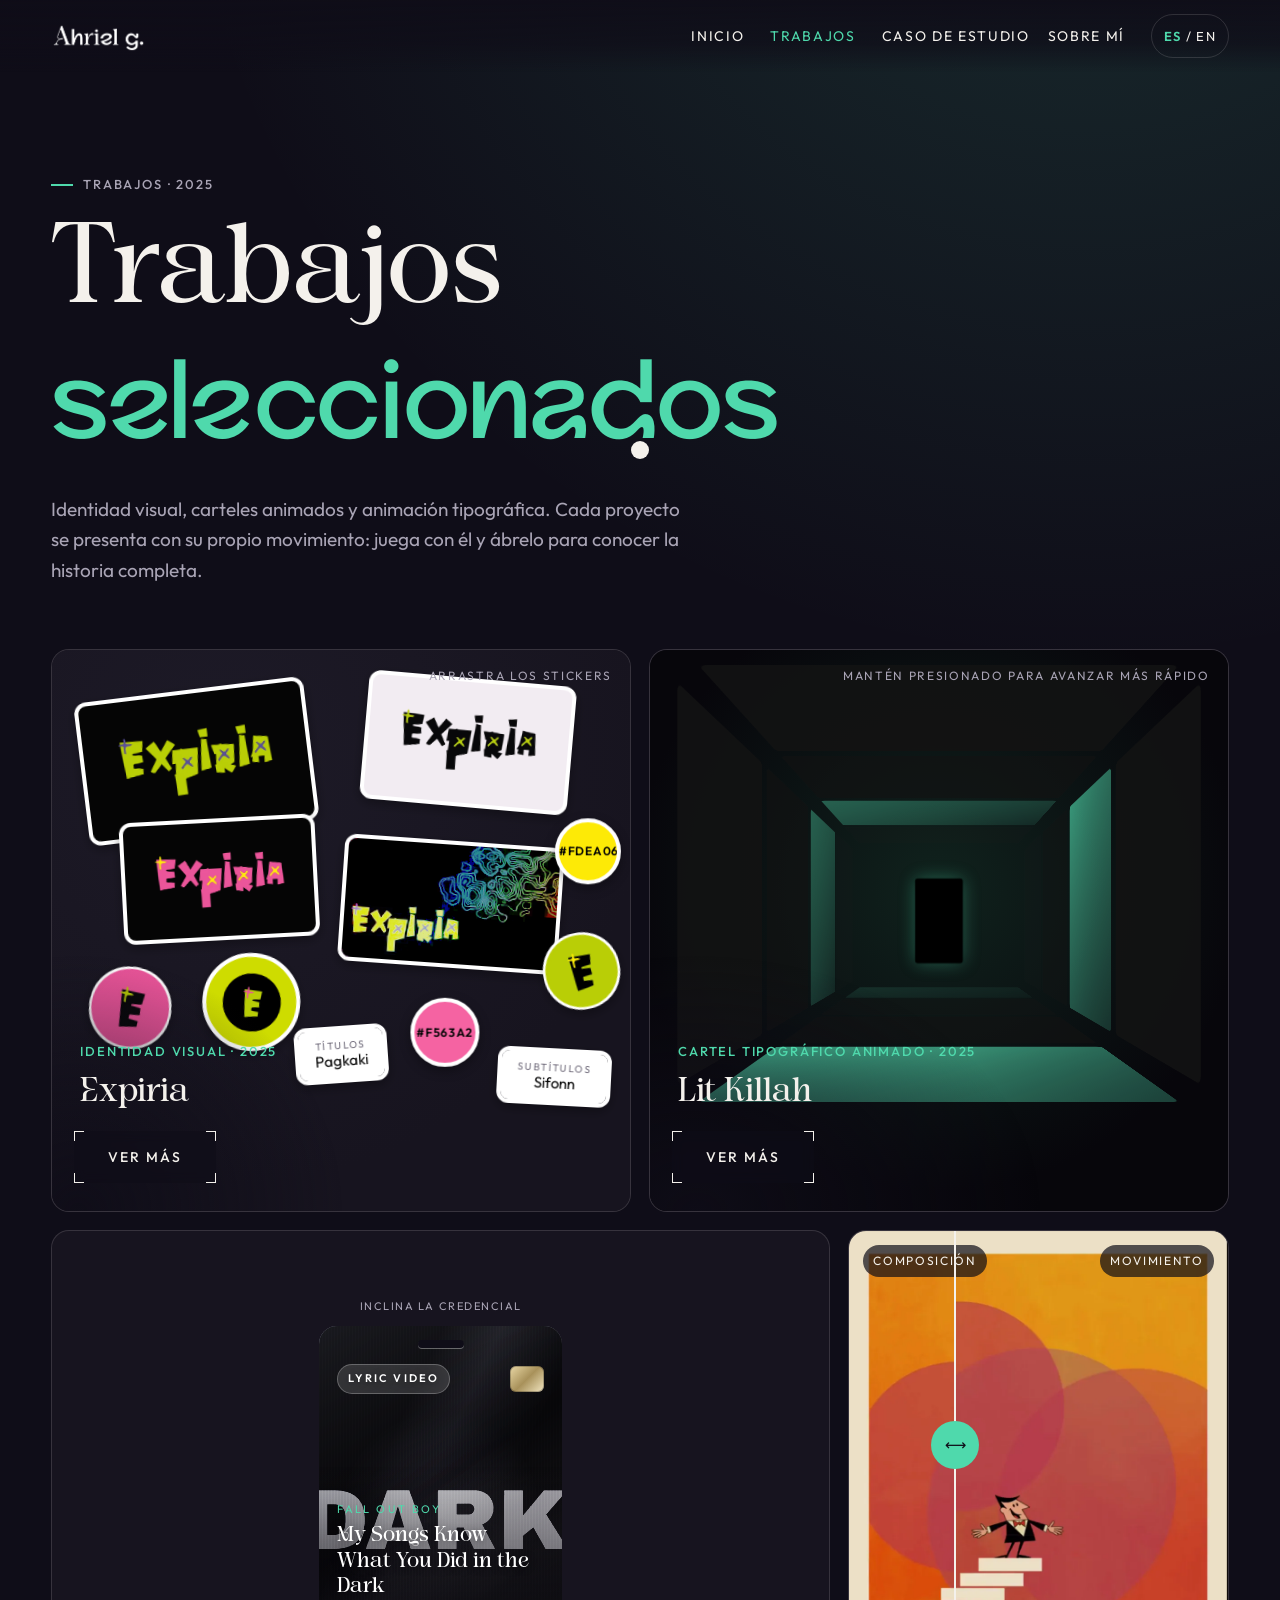
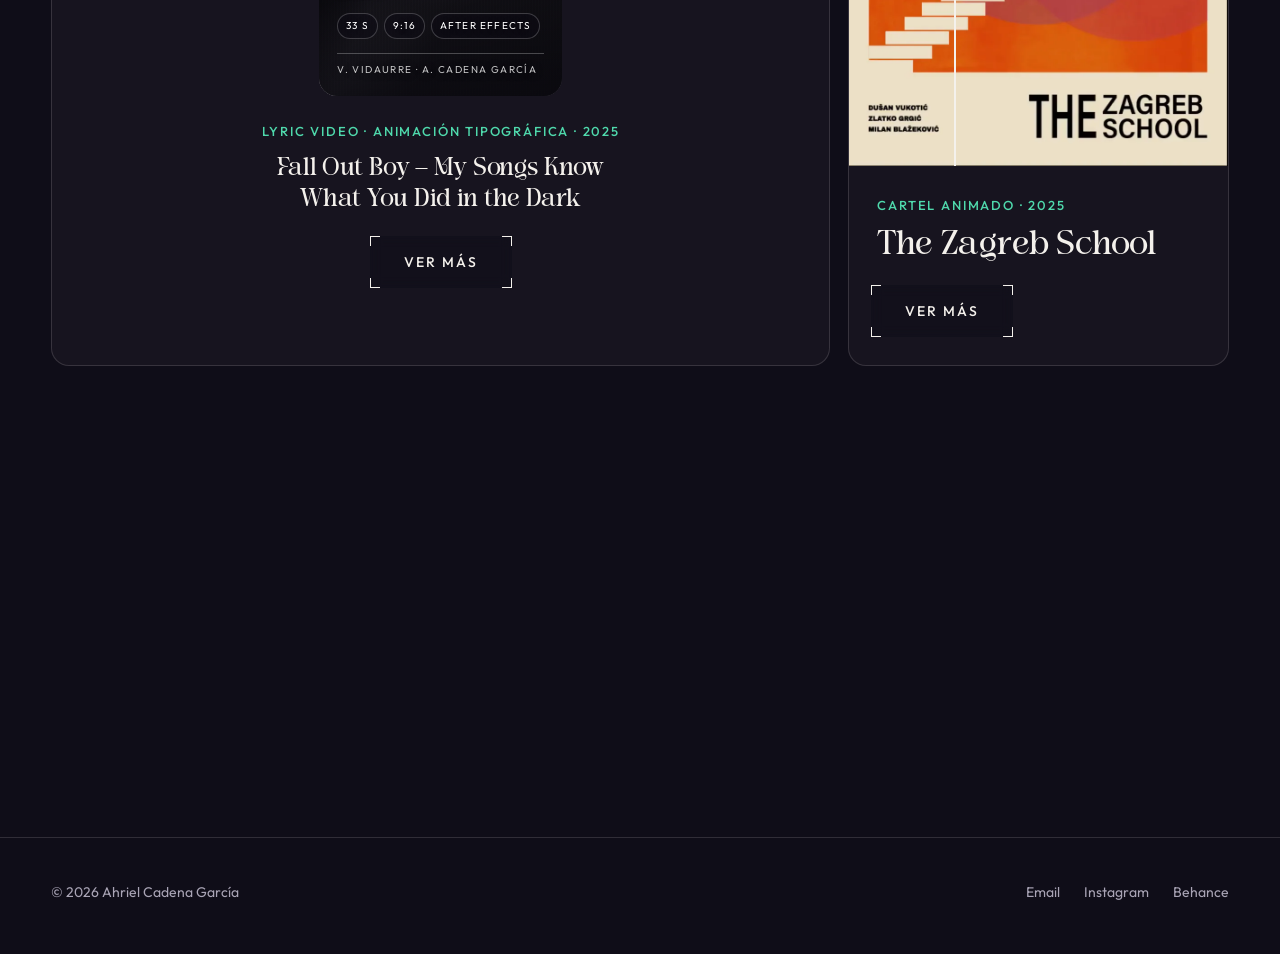
==== trabajos.html @ 5d2979db "Portafolio web de Ahriel G. Co-Authored-By: Claude Opus 5.5 <noreply@anthropic.com> Claude-Session: " ====
<!DOCTYPE html>
<html lang="es" class="cargando">
<head>
  <meta charset="UTF-8">
  <meta name="viewport" content="width=device-width, initial-scale=1">
  <title>Trabajos · Ahriel G.</title>
  <meta name="description" content="Trabajos de Ahriel G.: identidad visual, carteles animados y animación tipográfica.">
  <meta name="theme-color" content="#0F0D18">
  <link rel="icon" href="assets/img/marca/favicon.png">
  <link rel="stylesheet" href="css/estilos.css">
</head>
<body class="pagina-trabajos">
  <a class="saltar" href="#contenido" data-i18n="saltar">Saltar al contenido</a>

  <header class="cabecera">
    <a class="cabecera__logo" href="index.html" aria-label="Ahriel G. · Inicio" data-i18n-aria="aria_inicio">
      <img src="assets/img/marca/logo-blanco.webp" alt="Ahriel g." width="777" height="280">
    </a>
    <nav class="menu" aria-label="Principal">
      <ul class="menu__lista">
        <li><a class="menu__enlace" href="index.html"><span data-i18n="nav_inicio">Inicio</span></a></li>
        <li><a class="menu__enlace" href="trabajos.html" aria-current="page"><span data-i18n="nav_trabajos">Trabajos</span></a></li>
        <li><a class="menu__enlace" href="caso.html"><span data-i18n="nav_caso">Caso de estudio</span></a></li>
        <li><a class="menu__enlace" href="sobre-mi.html"><span data-i18n="nav_sobre">Sobre mí</span></a></li>
      </ul>
      <button class="idioma" type="button"><b>ES</b> / EN</button>
      <button class="menu__abrir" type="button" aria-expanded="false" aria-label="Abrir menú" data-i18n-aria="aria_menu"><i></i><i></i></button>
    </nav>
  </header>

  <main id="contenido" class="contenedor">
    <section class="encabezado">
      <p class="etiqueta etiqueta--raya aparece" data-i18n="tr_etiqueta">Trabajos · 2025</p>
      <h1 class="aparece" data-i18n="tr_titulo">Trabajos <span class="acento">seleccionados</span></h1>
      <p class="aparece" data-i18n="tr_intro">Identidad visual, carteles animados y animación tipográfica. Cada proyecto se presenta con su propio movimiento: juega con él y ábrelo para conocer la historia completa.</p>
    </section>

    <!-- ===== CUADRÍCULA BENTO =====
         El botón "Ver más" de cada tarjeta abre el <template id="p-..."> con su mismo nombre. -->
    <section class="bento" aria-label="Proyectos" data-i18n-aria="aria_proyectos">

      <!-- EXPIRIA · pared de stickers elásticos (arrastra cualquier pieza de la marca)
           Para mover un sticker cambia data-x y data-y (en % de la tarjeta);
           data-rot es su inclinación en grados y --w su ancho. -->
      <article class="tarjeta t-expiria aparece" id="expiria" data-proyecto="expiria">
        <div class="tarjeta__escena stickers" aria-label="Pared de stickers con las piezas de la marca Expiria" data-i18n-aria="aria_stickers">
          <div class="sticker sticker--forma sticker--rect" style="--w:40%;background:#050505" data-x="5" data-y="7" data-rot="-7"><img src="assets/img/expiria/logotipo-verde-chico.webp" alt="Logotipo de Expiria en verde" data-i18n-alt="alt_exp_l1" style="padding:12%"></div>
          <div class="sticker sticker--forma sticker--rect" style="--w:36%;background:#F2ECF2" data-x="54" data-y="5" data-rot="5"><img src="assets/img/expiria/logotipo-negro-chico.webp" alt="Logotipo de Expiria en negro" data-i18n-alt="alt_exp_l3" style="padding:12%"></div>
          <div class="sticker sticker--forma sticker--rect sticker--holo" style="--w:38%" data-x="50" data-y="34" data-rot="4"><img src="assets/img/expiria/banner-oscuro-chico.webp" alt="Banner de Expiria con patrón topográfico" data-i18n-alt="alt_exp_b1"></div>
          <div class="sticker sticker--forma sticker--rect" style="--w:34%;background:#050505" data-x="12" data-y="30" data-rot="-3"><img src="assets/img/expiria/logotipo-rosado-chico.webp" alt="Logotipo de Expiria en rosado" data-i18n-alt="alt_exp_l2" style="padding:12%"></div>
          <div class="sticker sticker--troquel" style="--w:15%" data-x="6" data-y="56" data-xm="4" data-ym="46" data-rot="10"><img src="assets/img/expiria/isotipo-rosado-chico.webp" alt="Isotipo E en rosado" data-i18n-alt="alt_exp_i1"></div>
          <div class="sticker sticker--troquel" style="--w:14%" data-x="86" data-y="50" data-xm="82" data-ym="44" data-rot="-12"><img src="assets/img/expiria/isotipo-verde-chico.webp" alt="Isotipo E en verde" data-i18n-alt="alt_exp_i2"></div>
          <div class="sticker sticker--forma sticker--circulo" style="--w:17%;background:#CEDC00" data-x="26" data-y="54" data-xm="26" data-ym="45" data-rot="6"><img src="assets/img/expiria/isotipo-negro-verde-chico.webp" alt="Isotipo E en negro sobre verde" data-i18n-alt="alt_exp_i4" style="padding:14%"></div>
          <div class="sticker sticker--forma sticker--circulo" style="--w:12%;background:#F563A2" data-x="62" data-y="62" data-xm="62" data-ym="36" data-rot="0"><span class="sticker__color" style="color:#050505">#F563A2</span></div>
          <div class="sticker sticker--forma sticker--circulo" style="--w:11%;background:#FDEA06" data-x="87" data-y="30" data-rot="0"><span class="sticker__color" style="color:#050505">#FDEA06</span></div>
          <div class="sticker sticker--forma sticker--rect" style="--w:auto" data-x="42" data-y="67" data-xm="6" data-ym="51" data-rot="-4"><span class="sticker__tipo"><small data-i18n="exp_tit">Títulos</small>Pagkaki</span></div>
          <div class="sticker sticker--forma sticker--rect" style="--w:auto" data-x="77" data-y="71" data-xm="54" data-ym="51" data-rot="3"><span class="sticker__tipo"><small data-i18n="exp_sub">Subtítulos</small>Sifonn</span></div>
          <span class="stickers__pista" data-i18n="pista_stickers">Arrastra los stickers</span>
        </div>
        <div class="tarjeta__info">
          <span class="etiqueta" data-i18n="exp_meta">Identidad visual · 2025</span>
          <h2>Expiria</h2>
          <button class="boton" type="button" data-abrir="expiria"><span class="c1"></span><span class="c2"></span><span data-i18n="ver_mas">Ver más</span></button>
        </div>
      </article>

      <!-- LIT KILLAH · pasaje 3D: un túnel de imágenes que termina en el cartel animado -->
      <article class="tarjeta t-lit aparece" id="lit" data-proyecto="lit" data-retraso="1">
        <div class="tarjeta__escena pasaje" data-cursor="Mantén<br>para acelerar" data-i18n-cursor="cursor_pasaje">
          <div class="pasaje__mundo"></div>
          <span class="pasaje__pista" data-i18n="pista_pasaje">Mantén presionado para avanzar más rápido</span>
          <button class="boton pasaje__otra" type="button"><span class="c1"></span><span class="c2"></span><span data-i18n="pasaje_otra">Recorrer de nuevo</span></button>
        </div>
        <div class="tarjeta__info">
          <span class="etiqueta" data-i18n="lit_meta">Cartel tipográfico animado · 2025</span>
          <h2>Lit Killah</h2>
          <button class="boton" type="button" data-abrir="lit"><span class="c1"></span><span class="c2"></span><span data-i18n="ver_mas">Ver más</span></button>
        </div>
      </article>

      <!-- LYRIC VIDEO · bloque "sobre": la frase se ilumina palabra por palabra mientras avanza el video -->
      <article class="tarjeta t-lyric aparece" id="lyric" data-proyecto="lyric">
        <!-- Credencial metálica que refleja el video en loop y capta la luz al inclinarse
             (mouse en computadora; giro del teléfono o toque en celular). No usa la cámara. -->
        <div class="tarjeta__escena credencial-escena">
          <div class="credencial" tabindex="0" role="img" aria-label="Credencial metálica que refleja el lyric video de My Songs Know What You Did in the Dark" data-i18n-aria="aria_lyric">
            <div class="credencial__reflejo">
              <video src="assets/video/lyric-video.mp4" poster="assets/img/lyric/lyric-video-poster.webp" muted loop playsinline preload="none" aria-hidden="true"></video>
            </div>
            <span class="credencial__metal" aria-hidden="true"></span>
            <span class="credencial__brillo" aria-hidden="true"></span>
            <span class="credencial__ranura" aria-hidden="true"></span>
            <div class="credencial__contenido" aria-hidden="true">
              <div class="credencial__arriba">
                <span class="credencial__marca">Lyric video</span>
                <span class="credencial__chip"></span>
              </div>
              <div class="credencial__abajo">
                <small>Fall Out Boy</small>
                <strong>My Songs Know What You Did in the Dark</strong>
                <div class="credencial__datos"><span>33 s</span><span>9:16</span><span>After Effects</span></div>
                <span class="credencial__codigo">V. Vidaurre · A. Cadena García</span>
              </div>
            </div>
          </div>
          <span class="credencial__pista" data-i18n="pista_credencial">Inclina la credencial</span>
        </div>
        <div class="tarjeta__info">
          <span class="etiqueta" data-i18n="lyr_meta">Lyric video · Animación tipográfica · 2025</span>
          <h2>Fall Out Boy – My Songs Know What You Did in the Dark</h2>
          <button class="boton" type="button" data-abrir="lyric"><span class="c1"></span><span class="c2"></span><span data-i18n="ver_mas">Ver más</span></button>
        </div>
      </article>

      <!-- ZAGREB · antes y después -->
      <article class="tarjeta t-zagreb aparece" id="zagreb" data-proyecto="zagreb">
        <div class="tarjeta__escena comparar" style="--corte:50%">
          <img src="assets/img/zagreb/zagreb-composicion.webp" alt="Cartel de The Zagreb School como composición fija" data-i18n-alt="alt_zagreb_fijo" loading="lazy">
          <video class="comparar__despues" src="assets/video/zagreb-cartel.mp4" poster="assets/img/zagreb/zagreb-poster.webp" muted loop playsinline preload="none" aria-label="Cartel de The Zagreb School animado" data-i18n-aria="aria_zagreb"></video>
          <span class="comparar__rotulo izq" data-i18n="zag_fijo">Composición</span>
          <span class="comparar__rotulo der" data-i18n="zag_mov">Movimiento</span>
          <span class="comparar__linea"><button class="comparar__tirador" type="button" aria-label="Arrastra para comparar" data-i18n-aria="aria_comparar">⟷</button></span>
        </div>
        <div class="tarjeta__info">
          <span class="etiqueta" data-i18n="zag_meta">Cartel animado · 2025</span>
          <h2>The Zagreb School</h2>
          <button class="boton" type="button" data-abrir="zagreb"><span class="c1"></span><span class="c2"></span><span data-i18n="ver_mas">Ver más</span></button>
        </div>
      </article>

      <!-- CASO DE ESTUDIO · carrusel con perspectiva (lleva a caso.html) -->
      <article class="tarjeta t-caso aparece" data-retraso="1">
        <div class="tarjeta__escena flujo" aria-hidden="true">
          <div class="flujo__item"><img src="assets/img/caso/portada.webp" alt="" loading="lazy"></div>
          <div class="flujo__item"><img src="assets/img/caso/contraportada.webp" alt="" loading="lazy"></div>
          <div class="flujo__item"><img src="assets/img/caso/ilustracion.webp" alt="" loading="lazy"></div>
          <div class="flujo__item"><img src="assets/img/caso/mockup-floral.webp" alt="" loading="lazy"></div>
        </div>
        <div class="tarjeta__info">
          <span class="etiqueta" data-i18n="caso_meta">Caso de estudio · Portada de disco</span>
          <h2 data-i18n="caso_nombre">Un besito más</h2>
          <a class="boton" href="caso.html"><span class="c1"></span><span class="c2"></span><span data-i18n="leer_caso">Leer el caso</span></a>
        </div>
      </article>
    </section>
  </main>

  <!-- ===== PANEL DE DETALLE ===== -->
  <div class="detalle" role="dialog" aria-modal="true" aria-label="Detalle del proyecto" data-i18n-aria="aria_detalle">
    <button class="detalle__cerrar" type="button" aria-label="Cerrar" data-i18n-aria="aria_cerrar">✕</button>
    <div class="detalle__cuerpo contenedor"></div>
  </div>

  <!-- =================================================================
       CONTENIDO COMPLETO DE CADA PROYECTO
       Los textos marcados como [COMPLETAR] esperan información que solo tú tienes.
       ================================================================= -->

  <template id="p-expiria">
    <p class="etiqueta etiqueta--raya" data-i18n="exp_meta">Identidad visual · 2025</p>
    <h2>Expiria</h2>
    <dl class="ficha">
      <div><dt data-i18n="f_proyecto">Proyecto</dt><dd data-i18n="exp_f1">Identidad visual para una empresa de UX/UI</dd></div>
      <div><dt data-i18n="f_contexto">Contexto</dt><dd data-i18n="exp_f2">Materia de Marketing</dd></div>
      <div><dt data-i18n="f_anio">Año</dt><dd>2025</dd></div>
      <div><dt data-i18n="f_disciplina">Disciplina</dt><dd data-i18n="exp_f5">Branding e identidad visual</dd></div>
      <div><dt data-i18n="f_herramientas">Herramientas</dt><dd data-i18n="exp_f3">Illustrator · tipografías Pagkaki, Sifonn y Garet</dd></div>
      <div><dt data-i18n="f_rol">Mi rol</dt><dd data-i18n="exp_f4">Diseño de toda la identidad</dd></div>
    </dl>
    <div class="historia">
      <div><h3 data-i18n="h_contexto">Contexto</h3><div><p data-i18n="exp_h1">Expiria es una empresa de UX/UI que diseña páginas web para otras empresas. Construí su identidad para la materia de Marketing a partir de un caso concreto: ayudar a Grupo Venado, una empresa alimentaria boliviana, a crecer en el mundo digital.</p></div></div>
      <div><h3 data-i18n="h_objetivo">Objetivo</h3><div><p data-i18n="exp_h2">Crear una marca que transmitiera lo que Expiria promete: resultados claros y medibles. Tenía que inspirar confianza en clientes que no buscan promesas vagas, sino pruebas.</p></div></div>
      <div><h3 data-i18n="h_proceso">Proceso</h3><div><p data-i18n="exp_h3">Empecé por entender a quién le habla la marca. Definí un buyer persona, Laura Peñaranda, gerente de marketing de 52 años que necesita atraer más clientes y decide con base en la confianza y en resultados verificables. Después escribí un one liner que resume la propuesta en una sola frase.</p><p data-i18n="exp_h3b">Con esa base diseñé el logotipo tipográfico, el isotipo “E”, la paleta, el sistema tipográfico y las aplicaciones.</p></div></div>
      <div><h3 data-i18n="h_decisiones">Decisiones de diseño</h3><div><p data-i18n="exp_h4">La paleta combina rosado (#F563A2), amarillo (#FDEA06), verde lima (#CEDC00) y negro: colores con energía digital que ganan contraste y presencia sobre fondos oscuros. Cada tipografía tiene un rol claro: Pagkaki para títulos, Sifonn para subtítulos y Garet para el texto.</p><p data-i18n="exp_h4b">El isotipo “E” condensa la marca en un signo que funciona solo, como avatar o sello, y el patrón topográfico de los banners sugiere mapas y rutas: la idea de guiar a una empresa hacia sus resultados.</p></div></div>
      <div><h3 data-i18n="h_resultado">Resultado</h3><div><p data-i18n="exp_h5">Un sistema flexible y coherente. El logo funciona en negro, verde, rosado y amarillo; se extiende a banners y se resume en una ficha de marca con todas sus reglas de uso.</p></div></div>
    </div>
    <div class="galeria">
      <figure class="g12"><img src="assets/img/expiria/banner-oscuro.webp" alt="Banner de Expiria con patrón topográfico sobre fondo negro" data-i18n-alt="alt_exp_b1" loading="lazy"></figure>
      <figure class="g6 contener fondo-negro"><img src="assets/img/expiria/logotipo-verde.webp" alt="Logotipo de Expiria en verde" data-i18n-alt="alt_exp_l1" loading="lazy"></figure>
      <figure class="g6 contener fondo-negro"><img src="assets/img/expiria/logotipo-rosado.webp" alt="Logotipo de Expiria en rosado" data-i18n-alt="alt_exp_l2" loading="lazy"></figure>
      <figure class="g6 contener fondo-claro"><img src="assets/img/expiria/logotipo-negro.webp" alt="Logotipo de Expiria en negro" data-i18n-alt="alt_exp_l3" loading="lazy"></figure>
      <figure class="g6 contener fondo-claro"><img src="assets/img/expiria/logotipo-negro-amarillo.webp" alt="Logotipo de Expiria en negro con acento amarillo" data-i18n-alt="alt_exp_l4" loading="lazy"></figure>
      <figure class="g3 contener fondo-negro"><img src="assets/img/expiria/isotipo-rosado.webp" alt="Isotipo E en rosado" data-i18n-alt="alt_exp_i1" loading="lazy"></figure>
      <figure class="g3 contener fondo-negro"><img src="assets/img/expiria/isotipo-verde.webp" alt="Isotipo E en verde" data-i18n-alt="alt_exp_i2" loading="lazy"></figure>
      <figure class="g3 contener fondo-claro"><img src="assets/img/expiria/isotipo-negro-rosado.webp" alt="Isotipo E en negro con acento rosado" data-i18n-alt="alt_exp_i3" loading="lazy"></figure>
      <figure class="g3 contener fondo-claro"><img src="assets/img/expiria/isotipo-negro-verde.webp" alt="Isotipo E en negro con acento verde" data-i18n-alt="alt_exp_i4" loading="lazy"></figure>
      <figure class="g12"><img src="assets/img/expiria/banner-claro.webp" alt="Banner de Expiria sobre fondo claro" data-i18n-alt="alt_exp_b2" loading="lazy"></figure>
      <figure class="g6"><img src="assets/img/expiria/ficha-de-marca.webp" alt="Ficha de marca de Expiria: one liner, paleta, tipografías y buyer persona" data-i18n-alt="alt_exp_ficha" loading="lazy"></figure>
      <div class="g6" style="align-self:center"><h3 data-i18n="exp_ficha_t">La ficha de marca</h3><p style="color:var(--texto-suave)" data-i18n="exp_ficha_p">Reúne todo el sistema en una sola página: el one liner, la paleta con sus colores complementarios, la jerarquía tipográfica, las aplicaciones y el buyer persona que guió cada decisión.</p></div>
    </div>
  </template>

  <template id="p-lit">
    <p class="etiqueta etiqueta--raya" data-i18n="lit_meta">Cartel tipográfico animado · 2025</p>
    <h2>Lit Killah</h2>
    <dl class="ficha">
      <div><dt data-i18n="f_proyecto">Proyecto</dt><dd data-i18n="lit_f1">Cartel tipográfico animado de 7 segundos</dd></div>
      <div><dt data-i18n="f_contexto">Contexto</dt><dd data-i18n="lyr_f2">Programas de Diseño Digital 1</dd></div>
      <div><dt data-i18n="f_anio">Año</dt><dd data-i18n="lit_f3">Marzo de 2025</dd></div>
      <div><dt data-i18n="f_herramientas">Herramientas</dt><dd>After Effects</dd></div>
      <div><dt data-i18n="f_equipo">Equipo</dt><dd data-i18n="f_equipo_vv">Verónica Vidaurre y Ahriel Cadena García</dd></div>
      <div><dt data-i18n="f_rol">Mi rol</dt><dd data-i18n="f_rol_conjunto">Co-dirección y animación, trabajo conjunto en todas las etapas</dd></div>
    </dl>
    <div class="historia">
      <div><h3 data-i18n="h_contexto">Contexto</h3><div><p data-i18n="lit_h1">Un cartel animado y vertical sobre el artista Lit Killah, creado por Verónica Vidaurre y Ahriel Cadena García para la materia Programas de Diseño Digital 1.</p></div></div>
      <div><h3 data-i18n="h_objetivo">Objetivo</h3><div><p data-i18n="lit_h2">Presentar al artista en solo siete segundos, con la tipografía como protagonista y en un formato pensado para redes sociales.</p></div></div>
      <div><h3 data-i18n="h_proceso">Proceso</h3><div><p data-i18n="lit_h3">La idea central es un anillo de texto que gira alrededor del artista. Lo desarrollamos juntas de principio a fin: definimos la idea, compusimos el cartel y lo animamos en After Effects trabajando a la par, sin dividir tareas, y apoyándonos en cada decisión.</p></div></div>
      <div><h3 data-i18n="h_decisiones">Decisiones de diseño</h3><div><p data-i18n="lit_h4">El giro continuo convierte el texto en un halo: envuelve la figura sin taparla y hace que el nombre se lea en cada vuelta. La duración corta y el bucle permiten que el cartel se vea una y otra vez sin un corte visible.</p></div></div>
      <div><h3 data-i18n="h_resultado">Resultado</h3><div><p data-i18n="lit_h5">Un cartel en bucle, listo para publicarse, donde el nombre y el artista forman una sola imagen.</p></div></div>
    </div>
    <div class="galeria">
      <figure class="g12 fondo-negro"><video class="video-centrado" src="assets/video/lit-killah-cartel.mp4" poster="assets/img/lit-killah/lit-killah-poster.webp" controls loop muted playsinline preload="none"></video></figure>
    </div>
  </template>

  <template id="p-lyric">
    <p class="etiqueta etiqueta--raya" data-i18n="lyr_meta">Lyric video · Animación tipográfica · 2025</p>
    <h2>Fall Out Boy – My Songs Know What You Did in the Dark</h2>
    <dl class="ficha">
      <div><dt data-i18n="f_proyecto">Proyecto</dt><dd data-i18n="lyr_f1">Lyric video vertical de 33 segundos</dd></div>
      <div><dt data-i18n="f_contexto">Contexto</dt><dd data-i18n="lyr_f2">Programas de Diseño Digital 1</dd></div>
      <div><dt data-i18n="f_anio">Año</dt><dd>2025</dd></div>
      <div><dt data-i18n="f_herramientas">Herramientas</dt><dd>After Effects</dd></div>
      <div><dt data-i18n="f_equipo">Equipo</dt><dd data-i18n="f_equipo_vv">Verónica Vidaurre y Ahriel Cadena García</dd></div>
      <div><dt data-i18n="f_rol">Mi rol</dt><dd data-i18n="f_rol_conjunto">Co-dirección y animación, trabajo conjunto en todas las etapas</dd></div>
    </dl>
    <div class="historia">
      <div><h3 data-i18n="h_contexto">Contexto</h3><div><p data-i18n="lyr_h1">Un lyric video vertical de 33 segundos para «My Songs Know What You Did in the Dark», de Fall Out Boy, creado por Verónica Vidaurre y Ahriel Cadena García para la materia Programas de Diseño Digital 1.</p></div></div>
      <div><h3 data-i18n="h_objetivo">Objetivo</h3><div><p data-i18n="lyr_h2">Contar la canción solo con tipografía, sin imágenes de apoyo, en blanco y negro y en formato vertical para verse en el celular.</p></div></div>
      <div><h3 data-i18n="h_proceso">Proceso</h3><div><p data-i18n="lyr_h3">Hicimos todo el video juntas, de principio a fin: elegimos el fragmento, definimos el estilo y animamos cada frase en After Effects trabajando a la par, sin dividir partes. Entre las dos sincronizamos la entrada de cada palabra con el audio y nos apoyamos en cada decisión.</p></div></div>
      <div><h3 data-i18n="h_decisiones">Decisiones de diseño</h3><div><p data-i18n="lyr_h4">Sin color, todo el ritmo depende del contraste, la escala y el movimiento de las letras. El formato 9:16 obliga a componer en vertical y a que cada frase se lea en pocos segundos.</p></div></div>
      <div><h3 data-i18n="h_resultado">Resultado</h3><div><p data-i18n="lyr_h5">Un video donde la letra es la imagen: la tipografía marca el ritmo de la canción de principio a fin.</p></div></div>
    </div>
    <div class="galeria">
      <figure class="g12 fondo-negro"><video class="video-centrado" src="assets/video/lyric-video.mp4" poster="assets/img/lyric/lyric-video-poster.webp" controls muted playsinline preload="none"></video></figure>
    </div>
  </template>

  <template id="p-zagreb">
    <p class="etiqueta etiqueta--raya" data-i18n="zag_meta">Cartel animado · 2025</p>
    <h2>The Zagreb School</h2>
    <dl class="ficha">
      <div><dt data-i18n="f_proyecto">Proyecto</dt><dd data-i18n="zag_f1">Cartel animado de 26 segundos</dd></div>
      <div><dt data-i18n="f_contexto">Contexto</dt><dd data-i18n="zag_f2">Composición y Movimiento</dd></div>
      <div><dt data-i18n="f_anio">Año</dt><dd data-i18n="zag_f3">Abril de 2025</dd></div>
      <div><dt data-i18n="f_disciplina">Disciplina</dt><dd data-i18n="zag_f5">Diseño de cartel y animación</dd></div>
      <div><dt data-i18n="f_herramientas">Herramientas</dt><dd>Illustrator · After Effects</dd></div>
      <div><dt data-i18n="f_rol">Mi rol</dt><dd data-i18n="zag_f4">Composición, diseño y animación</dd></div>
    </dl>
    <div class="historia">
      <div><h3 data-i18n="h_contexto">Contexto</h3><div><p data-i18n="zag_h1">Un cartel animado sobre la Escuela de Zagreb, la corriente de animación nacida en Croacia, para la materia Composición y Movimiento. Me encargué de la composición, el diseño y la animación.</p></div></div>
      <div><h3 data-i18n="h_objetivo">Objetivo</h3><div><p data-i18n="zag_h2">Crear una pieza que funcionara en dos tiempos: como cartel fijo, capaz de sostenerse solo, y como animación que le diera sentido al movimiento.</p></div></div>
      <div><h3 data-i18n="h_proceso">Proceso</h3><div><p data-i18n="zag_h3">Primero resolví la composición en Illustrator. Después la animé en After Effects alrededor de un personaje que sube una escalera a lo largo de 26 segundos.</p></div></div>
      <div><h3 data-i18n="h_decisiones">Decisiones de diseño</h3><div><p data-i18n="zag_h4">Una paleta cálida de naranjas y rosados da unidad a toda la pieza. La subida del personaje guía la mirada por el cartel. <span class="completar">[COMPLETAR: qué representa la escalera o por qué la elegiste]</span>.</p></div></div>
      <div><h3 data-i18n="h_resultado">Resultado</h3><div><p data-i18n="zag_h5">Un cartel que se sostiene quieto y cobra vida en movimiento. Desliza la línea de la tarjeta para comparar las dos versiones.</p></div></div>
    </div>
    <div class="galeria">
      <figure class="g6"><img src="assets/img/zagreb/zagreb-composicion.webp" alt="Composición del cartel de The Zagreb School" data-i18n-alt="alt_zagreb_fijo" loading="lazy"><figcaption data-i18n="zag_cap1">La composición fija</figcaption></figure>
      <figure class="g6"><video src="assets/video/zagreb-cartel.mp4" poster="assets/img/zagreb/zagreb-poster.webp" controls muted playsinline preload="none"></video><figcaption data-i18n="zag_cap2">El cartel animado, con sonido</figcaption></figure>
    </div>
  </template>

  <footer class="pie">
    <span>© <span data-anio>2026</span> Ahriel Cadena García</span>
    <div class="pie__enlaces">
      <a href="mailto:ahriel.c.garcia@gmail.com">Email</a>
      <a href="https://www.instagram.com/aliiii7867/" target="_blank" rel="noopener">Instagram</a>
      <a href="https://www.behance.net/ahrielg" target="_blank" rel="noopener">Behance</a>
    </div>
  </footer>

  <div class="transicion" aria-hidden="true"><img src="assets/img/marca/logo-negativo.webp" alt=""></div>

  <script src="js/textos.js"></script>
  <script src="js/comun.js"></script>
  <script src="js/trabajos.js"></script>
</body>
</html>
---- css/estilos.css ----
/* =====================================================================
   PORTAFOLIO · AHRIEL G.
   Hoja de estilos principal, ordenada en bloques:
   1. Colores y medidas            7. Cursor personalizado
   2. Tipografías                  8. Transición entre páginas
   3. Base                         9. Precarga
   4. Cabecera y menú             10. Apariciones y utilidades
   5. Pie de página               11+. Estilos de cada página (marcados)
   6. Botones con corchetes
   ===================================================================== */

/* ---------------------------------------------------------------------
   1. COLORES Y MEDIDAS
   Para cambiar un color en toda la web, cámbialo solo aquí.
   --------------------------------------------------------------------- */
:root {
  /* Paleta de la identidad visual de Ahriel G. */
  --fondo: #0F0D18;        /* Primario (casi negro)             */
  --fondo-2: #17141F;      /* Tarjetas                          */
  --rojo: #F0402F;         /* Secundario                        */
  --menta: #4FD9AC;        /* Acento (turquesa)                 */
  --amarillo: #F5C13D;     /* Color 4                           */
  --rosa: #F57894;         /* Rosa neón                         */
  --indigo: #5B54B0;       /* Índigo orbital                    */
  --texto: #F4F1EC;        /* Texto principal                   */
  --texto-suave: #A9A4B5;  /* Texto secundario                  */
  --linea: rgba(244, 241, 236, 0.14);

  /* Color que predomina en cada página (se cambia más abajo, en 1b) */
  --acento: var(--rojo);

  --margen: clamp(16px, 4vw, 56px);
  --radio: 18px;
  --alto-cabecera: 72px;
  --suave: cubic-bezier(0.22, 1, 0.36, 1);
}

/* 1b. COLOR PREDOMINANTE DE CADA PÁGINA */
.pagina-inicio   { --acento: var(--rojo); }
.pagina-trabajos { --acento: var(--menta); }
.pagina-caso     { --acento: var(--amarillo); }
.pagina-sobre    { --acento: var(--rosa); }

/* ---------------------------------------------------------------------
   2. TIPOGRAFÍAS
   Ramesha → títulos · Gebuk → palabras de acento · Outfit → texto
   Ramesha se ve más grande que Gebuk con los mismos px: sus mayúsculas
   miden 735 unidades y las de Gebuk 625. Con size-adjust: 85% las dos
   quedan con la misma altura visual en todo el sitio.
   --------------------------------------------------------------------- */
@font-face { font-family: "Ramesha"; src: url("../assets/fonts/ramesha-regular.woff") format("woff"); font-weight: 400; font-display: swap; size-adjust: 85%; }
@font-face { font-family: "Ramesha"; src: url("../assets/fonts/ramesha-bold.woff") format("woff"); font-weight: 700; font-display: swap; size-adjust: 85%; }
@font-face { font-family: "Ramesha"; src: url("../assets/fonts/ramesha-italic.woff") format("woff"); font-style: italic; font-display: swap; size-adjust: 85%; }
@font-face { font-family: "Gebuk"; src: url("../assets/fonts/gebuk-regular.woff") format("woff"); font-display: swap; }
@font-face { font-family: "Outfit"; src: url("../assets/fonts/outfit-variable.woff2") format("woff2"); font-weight: 100 900; font-display: swap; }

/* ---------------------------------------------------------------------
   3. BASE
   --------------------------------------------------------------------- */
*, *::before, *::after { box-sizing: border-box; }
html { -webkit-text-size-adjust: 100%; scroll-behavior: smooth; overflow-x: clip; }
body {
  margin: 0;
  /* un brillo suave del color de la página arriba del todo */
  background:
    radial-gradient(120% 60% at 85% -10%, color-mix(in srgb, var(--acento) 16%, transparent), transparent 60%),
    var(--fondo);
  background-repeat: no-repeat;
  color: var(--texto);
  font-family: "Outfit", system-ui, sans-serif;
  font-size: clamp(16px, 1.05vw + 10px, 19px);
  line-height: 1.6;
  -webkit-font-smoothing: antialiased;
  overflow-x: hidden;
}
img, video, canvas { display: block; max-width: 100%; }
a { color: inherit; }
button { font: inherit; color: inherit; }
::selection { background: var(--acento); color: var(--fondo); }

h1, h2, h3 { font-family: "Ramesha", Georgia, serif; font-weight: 400; line-height: 0.98; margin: 0; letter-spacing: -0.005em; }
h1 { font-size: clamp(56px, 10vw, 128px); }
h2 { font-size: clamp(40px, 6.4vw, 92px); }
h3 { font-size: clamp(28px, 3vw, 44px); }

/* Palabra de acento en Gebuk */
.acento { font-family: "Gebuk", "Ramesha", serif; color: var(--acento); font-weight: 400; }

.etiqueta {
  font-size: 13px; letter-spacing: 0.14em; text-transform: uppercase;
  color: var(--texto-suave); font-weight: 500;
}
/* una rayita del color de la página antes de cada etiqueta */
.etiqueta--raya::before { content: ""; display: inline-block; width: 22px; height: 2px; background: var(--acento); vertical-align: middle; margin-right: 10px; transform: translateY(-1px); }

.contenedor { width: 100%; max-width: 1360px; margin: 0 auto; padding-left: var(--margen); padding-right: var(--margen); }
.solo-lector { position: absolute; width: 1px; height: 1px; overflow: hidden; clip: rect(0 0 0 0); white-space: nowrap; }
.saltar { position: absolute; left: 12px; top: -60px; z-index: 300; background: var(--texto); color: var(--fondo); padding: 10px 16px; border-radius: 99px; }
.saltar:focus { top: 12px; }
:focus-visible { outline: 2px solid var(--acento); outline-offset: 4px; border-radius: 6px; }

/* ---------------------------------------------------------------------
   4. CABECERA Y MENÚ
   --------------------------------------------------------------------- */
.cabecera {
  position: fixed; inset: 0 0 auto 0; z-index: 100;
  height: var(--alto-cabecera);
  display: flex; align-items: center; justify-content: space-between; gap: 16px;
  padding: 0 var(--margen);
  background: linear-gradient(rgba(15, 13, 24, 0.94) 0%, rgba(15, 13, 24, 0.7) 60%, rgba(15, 13, 24, 0) 100%);
}
.cabecera__logo img { height: 34px; width: auto; }
.menu { display: flex; align-items: center; gap: clamp(8px, 2vw, 28px); }
.menu__lista { display: flex; gap: clamp(4px, 1.4vw, 20px); list-style: none; margin: 0; padding: 0; }
.menu__enlace { display: inline-flex; align-items: center; min-height: 44px; text-decoration: none; font-size: 14px; letter-spacing: 0.12em; text-transform: uppercase; }
.menu__enlace span { display: inline-block; transition: padding 0.3s var(--suave), color 0.3s; }
.menu__enlace:hover span, .menu__enlace[aria-current="page"] span { padding: 0 8px; color: var(--acento); }
.idioma { min-height: 44px; min-width: 64px; padding: 0 12px; border-radius: 99px; cursor: pointer; background: transparent; border: 1px solid var(--linea); font-size: 13px; letter-spacing: 0.1em; }
.idioma b { color: var(--acento); font-weight: 600; }
.menu__abrir { display: none; width: 48px; height: 48px; border: 0; background: transparent; cursor: pointer; position: relative; }
.menu__abrir i { position: absolute; left: 12px; right: 12px; height: 2px; background: var(--texto); transition: transform 0.4s var(--suave), top 0.4s var(--suave); }
.menu__abrir i:nth-child(1) { top: 19px; }
.menu__abrir i:nth-child(2) { top: 27px; }
.menu-abierto .menu__abrir i:nth-child(1) { top: 23px; transform: rotate(45deg); }
.menu-abierto .menu__abrir i:nth-child(2) { top: 23px; transform: rotate(-45deg); }
@media (max-width: 860px) {
  .menu__abrir { display: block; }
  .menu__lista {
    position: fixed; inset: 0; z-index: -1;
    flex-direction: column; justify-content: center; align-items: flex-start; gap: 8px;
    padding: calc(var(--alto-cabecera) + 24px) var(--margen) 40px;
    background: var(--fondo);
    clip-path: circle(0% at calc(100% - 40px) 36px);
    transition: clip-path 0.7s var(--suave);
  }
  .menu-abierto .menu__lista { clip-path: circle(150% at calc(100% - 40px) 36px); }
  .menu__enlace { font-family: "Ramesha", serif; font-size: clamp(44px, 13vw, 72px); letter-spacing: 0; text-transform: none; }
}

/* ---------------------------------------------------------------------
   5. PIE DE PÁGINA
   --------------------------------------------------------------------- */
.pie {
  position: relative; z-index: 3; background: var(--fondo);
  border-top: 1px solid var(--linea);
  padding: 32px var(--margen) 40px;
  display: flex; flex-wrap: wrap; gap: 16px 32px; justify-content: space-between; align-items: center;
  font-size: 14px; color: var(--texto-suave);
}
.pie a { text-decoration: none; display: inline-flex; min-height: 44px; align-items: center; }
.pie a:hover { color: var(--acento); }
.pie__enlaces { display: flex; flex-wrap: wrap; gap: 4px 24px; }

/* ---------------------------------------------------------------------
   6. BOTONES CON CORCHETES
   Cuatro corchetes en las esquinas que se abren con el mouse,
   al tocar (:active) o cuando el botón entra en pantalla en celular (.tocado).
   --------------------------------------------------------------------- */
.boton {
  position: relative; display: inline-flex; align-items: center; justify-content: center; gap: 10px;
  min-height: 52px; padding: 12px 34px;
  text-decoration: none; text-transform: uppercase; letter-spacing: 0.14em; font-size: 14px; font-weight: 500;
  background: none; border: 0; cursor: pointer; color: var(--texto); white-space: nowrap;
}
.boton::before, .boton::after, .boton > .c1, .boton > .c2 {
  content: ""; position: absolute; width: 10px; height: 10px;
  border-color: currentColor; border-style: solid; border-width: 0;
  transition: transform 0.35s var(--suave);
}
.boton::before { left: 0; top: 0; border-left-width: 1.5px; border-top-width: 1.5px; }
.boton::after  { right: 0; top: 0; border-right-width: 1.5px; border-top-width: 1.5px; }
.boton > .c1   { left: 0; bottom: 0; border-left-width: 1.5px; border-bottom-width: 1.5px; }
.boton > .c2   { right: 0; bottom: 0; border-right-width: 1.5px; border-bottom-width: 1.5px; }
.boton:hover::before, .boton:active::before, .boton.tocado::before, .boton:hover > .c1, .boton:active > .c1, .boton.tocado > .c1 { transform: translateX(-10px); }
.boton:hover::after, .boton:active::after, .boton.tocado::after, .boton:hover > .c2, .boton:active > .c2, .boton.tocado > .c2 { transform: translateX(10px); }
.boton--acento { color: var(--acento); }
.boton .flecha { transition: transform 0.35s var(--suave); }
.boton:hover .flecha { transform: translateX(4px); }

/* ---------------------------------------------------------------------
   7. CURSOR PERSONALIZADO (solo con mouse)
   --------------------------------------------------------------------- */
.cursor { position: fixed; left: 0; top: 0; z-index: 400; pointer-events: none; width: 0; height: 0; display: none; }
.cursor__bola {
  position: absolute; left: 0; top: 0; width: 18px; height: 18px; border-radius: 50%;
  transform: translate(-50%, -50%); background: var(--texto); mix-blend-mode: difference;
  transition: width 0.35s var(--suave), height 0.35s var(--suave), background 0.3s;
  display: grid; place-items: center;
}
.cursor__texto { font-size: 11px; line-height: 1.15; letter-spacing: 0.12em; text-transform: uppercase; font-weight: 600; color: var(--fondo); text-align: center; opacity: 0; transition: opacity 0.2s; }
.cursor--enlace .cursor__bola { width: 48px; height: 48px; }
.cursor--texto .cursor__bola { width: 104px; height: 104px; mix-blend-mode: normal; background: var(--acento); }
.cursor--texto .cursor__texto { opacity: 1; }
@media (hover: hover) and (pointer: fine) {
  .cursor { display: block; }
  body.con-cursor, body.con-cursor a, body.con-cursor button { cursor: none; }
}

/* ---------------------------------------------------------------------
   8. TRANSICIÓN ENTRE PÁGINAS (círculo rojo de la marca)
   --------------------------------------------------------------------- */
.transicion {
  position: fixed; inset: 0; z-index: 500; pointer-events: none; background: var(--rojo);
  clip-path: circle(0px at var(--x, 50%) var(--y, 50%)); display: grid; place-items: center;
}
.transicion img { width: min(44vw, 340px); opacity: 0; transition: opacity 0.3s; }
.transicion.cubre { clip-path: circle(150vmax at var(--x, 50%) var(--y, 50%)); transition: clip-path 0.7s var(--suave); pointer-events: auto; }
.transicion.cubre img { opacity: 1; }
.transicion.abre { clip-path: circle(0px at 50% 50%); transition: clip-path 0.8s var(--suave); }
.cargando .transicion { clip-path: circle(150vmax at 50% 50%); }

/* ---------------------------------------------------------------------
   9. PRECARGA (solo en Inicio)
   --------------------------------------------------------------------- */
.precarga { position: fixed; inset: 0; z-index: 450; background: var(--fondo); display: grid; place-items: center; text-align: center; transition: opacity 0.8s var(--suave), visibility 0.8s; }
.precarga img { width: min(56vw, 300px); margin: 0 auto 28px; }
.precarga__barra { width: min(70vw, 320px); height: 2px; background: var(--linea); margin: 0 auto 12px; overflow: hidden; }
.precarga__barra i { display: block; height: 100%; width: 0; background: var(--acento); transition: width 0.3s; }
.precarga__num { font-size: 13px; letter-spacing: 0.2em; color: var(--texto-suave); }
.precarga.lista { opacity: 0; visibility: hidden; }

/* ---------------------------------------------------------------------
   10. APARICIONES Y UTILIDADES
   --------------------------------------------------------------------- */
.aparece { opacity: 0; transform: translateY(32px); transition: opacity 0.9s var(--suave), transform 0.9s var(--suave); }
.aparece.visible { opacity: 1; transform: none; }
.aparece[data-retraso="1"] { transition-delay: 0.1s; }
.aparece[data-retraso="2"] { transition-delay: 0.2s; }
.aparece[data-retraso="3"] { transition-delay: 0.3s; }

.encabezado { padding-top: calc(var(--alto-cabecera) + clamp(40px, 8vw, 110px)); padding-bottom: clamp(32px, 5vw, 64px); }
.encabezado h1 { margin: 16px 0 22px; }
.encabezado p { max-width: 640px; color: var(--texto-suave); margin: 0; }

@media (prefers-reduced-motion: reduce) {
  *, *::before, *::after { animation-duration: 0.01ms !important; animation-iteration-count: 1 !important; transition-duration: 0.01ms !important; scroll-behavior: auto !important; }
  .aparece { opacity: 1; transform: none; }
}


/* =====================================================================
   PÁGINA: INICIO (index.html) · predomina el ROJO
   Capas, de atrás hacia adelante:
   0 · mitad trasera de los anillos
   1 · lienzo con la bolita roja
   2 · textos y mitad delantera de los anillos (la bolita pasa por el medio)
   ===================================================================== */
.inicio-lienzo { position: fixed; inset: 0; z-index: 1; width: 100%; height: 100%; pointer-events: none; }
.pagina-inicio main > section { position: relative; }          /* sin z-index: así se pueden intercalar capas */
.pagina-inicio .sobre-lienzo { position: relative; z-index: 2; }

/* --- Portada --- */
.portada {
  min-height: 100svh; display: flex; flex-direction: column; justify-content: flex-end;
  padding: calc(var(--alto-cabecera) + 24px) var(--margen) clamp(28px, 5vh, 56px);
  -webkit-user-select: none; user-select: none; -webkit-touch-callout: none;
}
.portada__etiqueta { color: var(--acento); margin: 0 0 clamp(28px, 5vh, 52px); }
.portada__titulo { font-size: clamp(76px, 17vw, 220px); line-height: 0.82; }
/* "Del caos a la forma" y el texto aparecen al completar el gesto */
.portada__frase {
  display: block; margin: 0.32em 0 0; font-family: "Gebuk", serif; font-size: clamp(30px, 5.4vw, 78px); line-height: 1;
  color: var(--texto); min-height: 1em;
}
.portada__frase em { font-style: normal; color: var(--acento); }
.portada__frase .letra { display: inline-block; opacity: 0; transform: translateY(0.5em) rotate(6deg); transition: opacity 0.5s var(--suave), transform 0.7s var(--suave); transition-delay: calc(var(--i) * 35ms); }
.revelado .portada__frase .letra { opacity: 1; transform: none; }
.portada__pie { display: flex; flex-wrap: wrap; justify-content: space-between; align-items: flex-end; gap: 20px; margin-top: clamp(20px, 4vh, 40px); min-height: 52px; }
.portada__texto { max-width: 460px; margin: 0; color: var(--texto-suave); opacity: 0; transform: translateY(16px); transition: opacity 0.8s var(--suave) 0.45s, transform 0.8s var(--suave) 0.45s; }
.revelado .portada__texto { opacity: 1; transform: none; }

/* Indicador "mantén presionado" (también es un botón: se puede mantener Espacio) */
.mantener {
  display: flex; align-items: center; gap: 14px; margin-left: auto;
  font-size: 13px; letter-spacing: 0.14em; text-transform: uppercase;
  background: none; border: 0; cursor: pointer; padding: 4px; text-align: left;
  transition: opacity 0.6s var(--suave);
}
.mantener__anillo { width: 48px; height: 48px; transform: rotate(-90deg); flex: none; }
.mantener__anillo circle { fill: none; stroke-width: 2; }
.mantener__anillo .fondo { stroke: var(--linea); }
.mantener__anillo .lleno { stroke: var(--acento); stroke-dasharray: 126; stroke-dashoffset: 126; }
.mantener .solo-tactil { display: none; }
@media (hover: none) { .mantener .solo-tactil { display: inline; } .mantener .solo-mouse { display: none; } }
.revelado .mantener { opacity: 0; pointer-events: none; }

/* --- Bloques --- */
.bloque { padding: clamp(80px, 16vh, 180px) 0; }

/* --- Lo que hago --- */
/* "Lo que hago": solo la frase, más grande, con aire equilibrado arriba y abajo */
.bloque--hago { padding: clamp(90px, 18vh, 200px) 0; }
.bloque--hago h2 { font-size: clamp(44px, 7.4vw, 116px); line-height: 1.02; max-width: 15ch; }

/* --- Anillos transparentes con los trabajos ---
   Cada anillo tiene dos capas iguales: la trasera queda detrás de la bolita
   y la delantera encima. Así la bolita pasa por el medio del anillo. */
.anillos { display: grid; gap: clamp(8px, 2vw, 24px); margin-top: 40px; }
.anillo { position: relative; display: block; height: clamp(200px, 24vw, 280px); text-decoration: none; outline-offset: -8px; }
.anillo__capa { position: absolute; inset: 0; perspective: 1100px; pointer-events: none; }
.anillo__capa--atras { z-index: 0; }
.anillo__capa--frente { z-index: 2; }
.anillo__giro { position: absolute; left: 50%; top: 50%; width: 0; height: 0; transform-style: preserve-3d; transform: rotateX(-14deg) rotateY(var(--giro, 0deg)); }
.anillo__letra {
  position: absolute; left: 0; top: 0;
  font-family: "Ramesha", serif; font-size: clamp(26px, 3.4vw, 50px); line-height: 1;
  transform: translate(-50%, -50%) rotateY(var(--a)) translateZ(var(--r));
  color: var(--texto); backface-visibility: visible;
}
.anillo__capa--atras .anillo__letra { opacity: 0.22; }
.anillo__letra.oculta { visibility: hidden; }
.anillo__vidrio {
  position: absolute; left: 50%; top: 50%; width: min(70vw, 680px); height: clamp(60px, 8vw, 90px);
  transform: translate(-50%, -50%); border-radius: 50%;
  border: 1px solid rgba(244, 241, 236, 0.24);
  background: radial-gradient(ellipse at 50% 30%, rgba(244, 241, 236, 0.07), rgba(244, 241, 236, 0) 70%);
  transition: border-color 0.4s;
}
.anillo__capa--atras .anillo__vidrio { clip-path: inset(0 0 50% 0); }   /* mitad de arriba (atrás)   */
.anillo__capa--frente .anillo__vidrio { clip-path: inset(50% 0 0 0); }  /* mitad de abajo (adelante) */
.anillo__dato { position: absolute; left: 0; top: 4px; z-index: 2; white-space: nowrap; font-size: 13px; letter-spacing: 0.14em; text-transform: uppercase; color: var(--texto-suave); transition: color 0.3s; }
.anillo:hover .anillo__vidrio, .anillo.activo .anillo__vidrio { border-color: var(--acento); }
.anillo:hover .anillo__dato, .anillo.activo .anillo__dato { color: var(--acento); }

/* --- Cierre: la bolita crece hasta llenar la pantalla de rojo --- */
.cierre { min-height: 130svh; display: flex; align-items: flex-end; }
.cierre__texto { padding-bottom: clamp(48px, 12vh, 140px); transition: color 0.5s; }
.cierre__texto p { color: var(--texto-suave); max-width: 520px; transition: color 0.5s; }
.cierre__correo { display: inline-block; font-family: "Ramesha", serif; font-size: clamp(30px, 5vw, 68px); text-decoration: none; border-bottom: 1px solid currentColor; margin: 14px 0 30px; overflow-wrap: anywhere; }
/* cuando la pantalla ya es roja, el texto pasa a oscuro para que se lea */
.en-rojo .cierre__texto, .en-rojo .cierre__texto p { color: var(--fondo); }
.en-rojo .cierre__texto .acento { color: var(--texto); }
.en-rojo .cierre__texto .etiqueta { color: var(--fondo); }
.en-rojo .cierre__texto .etiqueta--raya::before { background: var(--fondo); }
.en-rojo .cierre__texto .boton { color: var(--fondo); }
.en-rojo .avance { color: var(--fondo); }

.avance { position: fixed; right: 18px; top: 50%; z-index: 5; transform: translateY(-50%); display: flex; flex-direction: column; align-items: center; gap: 10px; font-size: 11px; letter-spacing: 0.1em; color: var(--texto-suave); }
.avance i { display: block; width: 1px; height: 120px; background: var(--linea); position: relative; }
.avance i::after { content: ""; position: absolute; left: 0; top: 0; width: 1px; height: var(--p, 0%); background: var(--acento); }
@media (max-width: 860px) { .avance { display: none; } }


/* =====================================================================
   PÁGINA: TRABAJOS (trabajos.html) · predomina el TURQUESA
   ===================================================================== */
.bento {
  display: grid; gap: clamp(12px, 1.4vw, 20px);
  grid-template-columns: repeat(6, minmax(0, 1fr));
  grid-auto-rows: auto;               /* cada tarjeta define su alto; la fila toma el de la más alta */
  padding-bottom: clamp(60px, 10vw, 120px);
}
.tarjeta {
  position: relative; overflow: hidden; border-radius: var(--radio);
  background: var(--fondo-2); border: 1px solid var(--linea);
  isolation: isolate;
}
.tarjeta::before {
  content: ""; position: absolute; inset: 0; z-index: 5; pointer-events: none;
  background: radial-gradient(420px circle at var(--mx, 50%) var(--my, 50%), color-mix(in srgb, var(--acento) 16%, transparent), transparent 60%);
  opacity: 0; transition: opacity 0.4s;
}
.tarjeta:hover::before, .tarjeta.en-foco::before { opacity: 1; }
.tarjeta__escena { position: absolute; inset: 0; z-index: 1; }
/* Datos de la tarjeta: tipo, nombre y botón, con aire entre ellos */
.tarjeta__info {
  position: absolute; left: 0; bottom: 0; z-index: 4; pointer-events: none;
  padding: clamp(20px, 2.2vw, 30px);
  display: flex; flex-direction: column; align-items: flex-start; gap: 12px;
}
.tarjeta__info .etiqueta { color: var(--acento); }
.tarjeta__info h2 { font-size: clamp(32px, 3vw, 48px); }
.tarjeta__info .boton { pointer-events: auto; margin-top: 8px; margin-left: -6px; background: rgba(15, 13, 24, 0.55); backdrop-filter: blur(6px); -webkit-backdrop-filter: blur(6px); border-radius: 4px; }
/* degradado detrás del texto para que siempre se lea */
.tarjeta__info::before { content: ""; position: absolute; inset: -60px -40px 0 -40px; z-index: -1; background: radial-gradient(ellipse at 20% 100%, rgba(15, 13, 24, 0.9), rgba(15, 13, 24, 0) 70%); }

/* Escritorio: Expiria y Lit Killah lado a lado; el lyric (credencial) junto al
   cartel de Zagreb en formato póster; el caso de estudio a todo el ancho */
.t-expiria { grid-column: span 3; min-height: clamp(480px, 44vw, 660px); }
.t-lit     { grid-column: span 3; min-height: clamp(480px, 44vw, 660px); }
.t-lyric   { grid-column: span 4; }
.t-zagreb  { grid-column: span 2; }
.t-caso    { grid-column: span 6; min-height: clamp(300px, 26vw, 380px); }

/* — Expiria: pared de stickers elásticos — */
.stickers { position: absolute; inset: 0; overflow: hidden; user-select: none; -webkit-user-select: none; background: radial-gradient(circle at 30% 20%, #1D1A27, var(--fondo-2) 70%); }
.sticker {
  position: absolute; left: 0; top: 0; touch-action: none; cursor: grab;
  transform: translate(var(--x), var(--y)) rotate(var(--rot)) scale(var(--esc, 1));
  will-change: transform; user-select: none; -webkit-user-select: none;
  filter: drop-shadow(0 calc(4px + var(--alto, 0) * 22px) calc(6px + var(--alto, 0) * 24px) rgba(0, 0, 0, calc(0.35 + var(--alto, 0) * 0.2)));
}
.sticker:active { cursor: grabbing; }
.sticker img { width: 100%; height: auto; pointer-events: none; -webkit-user-drag: none; }
/* troquelado: borde blanco que sigue la forma de la imagen transparente */
.sticker--troquel img { filter: drop-shadow(2px 0 0 #fff) drop-shadow(-2px 0 0 #fff) drop-shadow(0 2px 0 #fff) drop-shadow(0 -2px 0 #fff); }
/* stickers rectangulares o redondos, con borde y esquina que se despega */
.sticker--forma { border: 4px solid #fff; overflow: hidden; display: grid; place-items: center; text-align: center; }
.sticker--forma::after {
  content: ""; position: absolute; right: -2px; bottom: -2px; width: calc(var(--despegue, 0) * 30px); height: calc(var(--despegue, 0) * 30px);
  background: linear-gradient(135deg, rgba(0, 0, 0, 0.25) 0%, #fff 48%, #E9E6EE 52%, #C9C4D2 100%);
  border-top-left-radius: 70% 70%; box-shadow: -3px -3px 6px rgba(0, 0, 0, 0.25);
  transition: width 0.3s var(--suave), height 0.3s var(--suave);
}
.sticker--forma:hover, .sticker--forma.insinua { --despegue: 1; }
.sticker--rect { border-radius: 12px; }
.sticker--circulo { border-radius: 50%; aspect-ratio: 1; min-width: 66px; }
.sticker__color { width: 100%; height: 100%; display: grid; place-items: center; font-size: 12px; font-weight: 600; letter-spacing: 0.06em; }
.sticker__tipo { padding: 10px 16px; background: #fff; color: #050505; font-size: 15px; line-height: 1.15; }
.sticker__tipo small { display: block; font-size: 10px; letter-spacing: 0.14em; text-transform: uppercase; color: #6D6878; }
/* acabado holográfico */
.sticker--holo::before { content: ""; position: absolute; inset: 0; z-index: 2; pointer-events: none; mix-blend-mode: color-dodge; opacity: 0.5; background: linear-gradient(115deg, transparent 20%, #ff8ad8 35%, #8af7ff 50%, #fff38a 65%, transparent 80%); background-size: 250% 250%; background-position: var(--holo, 50%) 50%; }
.stickers__pista { position: absolute; right: 18px; top: 16px; z-index: 3; font-size: 12px; letter-spacing: 0.14em; text-transform: uppercase; color: var(--texto-suave); pointer-events: none; }

/* — Lyric video: credencial metálica que refleja el video (Reflective Card) —
   La credencial va centrada y, debajo, el nombre del proyecto y el botón. */
.t-lyric { display: flex; flex-direction: column; align-items: center; justify-content: center; gap: clamp(18px, 2vw, 28px); padding: clamp(36px, 4vw, 56px) clamp(20px, 3vw, 40px) clamp(24px, 2.6vw, 34px); }
.credencial-escena { position: relative; inset: auto; display: grid; place-items: center; perspective: 900px; }
.credencial {
  --rx: 0deg; --ry: 0deg; --lx: 50%; --ly: 50%; --px: 0%; --py: 0%;
  position: relative; width: clamp(220px, 19vw, 290px); aspect-ratio: 5 / 7.6; border-radius: 18px; overflow: hidden;
  transform: rotateX(var(--rx)) rotateY(var(--ry)); transform-style: preserve-3d;
  background: linear-gradient(145deg, #6F6B78, #2B2933 45%, #8C8896 70%, #3A3842);
  box-shadow: 0 1px 0 rgba(255, 255, 255, 0.5) inset, 0 0 0 1px rgba(255, 255, 255, 0.18) inset,
              calc(var(--ry) * -1.2) calc(26px + var(--rx) * 1.2) 60px rgba(0, 0, 0, 0.55);
  cursor: pointer; touch-action: pan-y; outline-offset: 6px;
}
/* el video, como si fuera un reflejo sobre el metal: gris, contrastado y un poco borroso */
.credencial__reflejo { position: absolute; inset: -10%; transform: translate(var(--px), var(--py)); }
.credencial__reflejo video { width: 100%; height: 100%; object-fit: cover; filter: grayscale(1) contrast(1.35) brightness(0.85) blur(0.6px); opacity: 0.8; mix-blend-mode: screen; }
/* metal cepillado: líneas finas y un tinte frío */
.credencial__metal { position: absolute; inset: 0; pointer-events: none; mix-blend-mode: overlay;
  background: repeating-linear-gradient(90deg, rgba(255, 255, 255, 0.07) 0 1px, rgba(0, 0, 0, 0.06) 1px 3px),
              linear-gradient(160deg, rgba(200, 225, 255, 0.35), rgba(30, 28, 40, 0.5) 55%, rgba(220, 215, 235, 0.3)); }
/* la luz que se mueve al inclinar */
.credencial__brillo { position: absolute; inset: 0; pointer-events: none; mix-blend-mode: soft-light;
  background: radial-gradient(circle at var(--lx) var(--ly), rgba(255, 255, 255, 0.85), rgba(255, 255, 255, 0) 45%),
              linear-gradient(115deg, transparent 30%, rgba(255, 255, 255, 0.55) calc(var(--lx) - 6%), transparent calc(var(--lx) + 14%)); }
.credencial__ranura { position: absolute; top: 14px; left: 50%; width: 46px; height: 8px; margin-left: -23px; border-radius: 99px; background: #0F0D18; box-shadow: 0 1px 0 rgba(255, 255, 255, 0.35); }
.credencial__contenido { background: linear-gradient(to top, rgba(10, 9, 15, 0.82) 0%, rgba(10, 9, 15, 0.35) 42%, transparent 62%); position: absolute; inset: 0; display: flex; flex-direction: column; justify-content: space-between; padding: 38px 18px 18px; color: #fff; text-shadow: 0 1px 8px rgba(0, 0, 0, 0.45); transform: translateZ(20px); }
.credencial__arriba { display: flex; justify-content: space-between; align-items: center; }
.credencial__marca { font-size: 11px; font-weight: 600; letter-spacing: 0.2em; text-transform: uppercase; padding: 5px 10px; border-radius: 99px; background: rgba(255, 255, 255, 0.14); backdrop-filter: blur(6px); -webkit-backdrop-filter: blur(6px); border: 1px solid rgba(255, 255, 255, 0.25); }
.credencial__chip { width: 34px; height: 26px; border-radius: 6px; background: linear-gradient(135deg, #E9D8A6, #A8915A 50%, #F2E6C2); box-shadow: inset 0 0 0 1px rgba(0, 0, 0, 0.25); }
.credencial__abajo { display: flex; flex-direction: column; gap: 6px; }
.credencial__abajo small { font-size: 11px; letter-spacing: 0.22em; text-transform: uppercase; color: var(--acento); text-shadow: none; }
.credencial__abajo strong { font-family: "Ramesha", serif; font-weight: 400; font-size: clamp(22px, 1.9vw, 28px); line-height: 1.05; }
.credencial__datos { display: flex; flex-wrap: wrap; gap: 6px; margin-top: 6px; }
.credencial__datos span { font-size: 10px; letter-spacing: 0.12em; text-transform: uppercase; padding: 4px 8px; border-radius: 99px; background: rgba(15, 13, 24, 0.45); border: 1px solid rgba(255, 255, 255, 0.2); }
.credencial__codigo { margin-top: 8px; padding-top: 8px; border-top: 1px solid rgba(255, 255, 255, 0.25); font-size: 10px; letter-spacing: 0.14em; text-transform: uppercase; color: rgba(255, 255, 255, 0.75); }
.credencial__pista { position: absolute; top: -28px; left: 50%; transform: translateX(-50%); white-space: nowrap; font-size: 11px; letter-spacing: 0.14em; text-transform: uppercase; color: var(--texto-suave); pointer-events: none; }
.t-lyric .tarjeta__info { position: relative; left: auto; bottom: auto; padding: 0; align-items: center; text-align: center; }
.t-lyric .tarjeta__info::before, .t-zagreb .tarjeta__info::before { display: none; }
.t-lyric .tarjeta__info h2 { font-size: clamp(24px, 2.2vw, 34px); max-width: 24ch; line-height: 1.1; }
.t-lyric .tarjeta__info .boton { margin-left: 0; }

/* — Lit Killah: pasaje 3D (túnel de imágenes) — */
.pasaje { position: absolute; inset: 0; overflow: hidden; perspective: 520px; background: radial-gradient(circle at 50% 42%, #10221D, #07060B 70%); cursor: pointer; touch-action: pan-y; }
.pasaje__mundo { position: absolute; left: 50%; top: 42%; width: 0; height: 0; transform-style: preserve-3d; }
.pasaje__pieza {
  position: absolute; left: 0; top: 0; border-radius: 8px; overflow: hidden; backface-visibility: hidden;
  background: #111; transition: filter 0.3s;
}
.pasaje__pieza img { width: 100%; height: 100%; object-fit: cover; pointer-events: none; }
.pasaje__pieza--acento { background: linear-gradient(135deg, var(--acento), color-mix(in srgb, var(--acento) 30%, #07060B)); }
.pasaje__pieza:hover { filter: brightness(1.25); }
.pasaje__final { position: absolute; left: 0; top: 0; border-radius: 12px; overflow: hidden; box-shadow: 0 0 80px color-mix(in srgb, var(--acento) 35%, transparent); background: #000; }
.pasaje__final video { width: 100%; height: 100%; object-fit: cover; }
.pasaje__pista { position: absolute; right: 18px; top: 16px; z-index: 3; font-size: 12px; letter-spacing: 0.14em; text-transform: uppercase; color: var(--texto-suave); pointer-events: none; transition: opacity 0.4s; }
.pasaje__otra { position: absolute; right: 18px; bottom: 22px; z-index: 6; opacity: 0; pointer-events: none; transition: opacity 0.5s; }
.pasaje.al-final .pasaje__otra { opacity: 1; pointer-events: auto; }
.pasaje.al-final .pasaje__pista { opacity: 0; }

/* — Zagreb: antes y después — */
.comparar { position: absolute; inset: 0; touch-action: pan-y; user-select: none; }
/* Zagreb: contenedor vertical con la proporción exacta del cartel (842 × 1190): se ve entero, sin recortes */
.t-zagreb { display: flex; flex-direction: column; }
.t-zagreb .comparar { position: relative; inset: auto; width: 100%; aspect-ratio: 842 / 1190; flex: none; overflow: hidden; }
.t-zagreb .comparar > img, .t-zagreb .comparar > video { object-fit: contain; object-position: 50% 50%; }
.t-zagreb .tarjeta__info { position: relative; left: auto; bottom: auto; }
.comparar > img, .comparar > video { position: absolute; inset: 0; width: 100%; height: 100%; object-fit: cover; object-position: 50% 30%; }
.comparar__despues { clip-path: inset(0 0 0 var(--corte, 50%)); }
.comparar__linea { position: absolute; top: 0; bottom: 0; left: var(--corte, 50%); width: 2px; background: var(--texto); transform: translateX(-1px); z-index: 2; }
.comparar__tirador { position: absolute; top: 40%; left: 50%; width: 48px; height: 48px; transform: translate(-50%, -50%); border-radius: 50%; background: var(--acento); color: var(--fondo); display: grid; place-items: center; font-size: 15px; border: 0; cursor: ew-resize; }
.comparar__rotulo { position: absolute; top: 14px; z-index: 2; font-size: 12px; letter-spacing: 0.14em; text-transform: uppercase; background: rgba(15, 13, 24, 0.7); padding: 6px 10px; border-radius: 99px; }
.comparar__rotulo.izq { left: 14px; }
.comparar__rotulo.der { right: 14px; }

/* — Caso de estudio: carrusel con perspectiva — */
.flujo { position: absolute; inset: 0 0 0 40%; perspective: 1000px; display: grid; place-items: center; overflow: hidden; }
.flujo__item { position: absolute; height: 72%; aspect-ratio: 1; border-radius: 10px; overflow: hidden; transition: transform 0.9s var(--suave), opacity 0.9s, filter 0.9s; box-shadow: 0 24px 50px rgba(0, 0, 0, 0.5); }
.flujo__item img { width: 100%; height: 100%; object-fit: cover; }
.t-caso .tarjeta__info .etiqueta { color: var(--amarillo); }

/* --- Panel de detalle de cada trabajo --- */
.detalle {
  position: fixed; inset: 0; z-index: 300; overflow-y: auto; overscroll-behavior: contain; background: var(--fondo);
  clip-path: circle(0px at var(--x, 50%) var(--y, 50%)); visibility: hidden;
  transition: clip-path 0.8s var(--suave), visibility 0s 0.8s;
}
.detalle.abierto { clip-path: circle(160vmax at var(--x, 50%) var(--y, 50%)); visibility: visible; transition: clip-path 0.8s var(--suave); }
.detalle__cerrar { position: sticky; top: 16px; margin-left: auto; margin-right: var(--margen); z-index: 2; display: grid; place-items: center; width: 52px; height: 52px; border-radius: 50%; background: var(--acento); color: var(--fondo); border: 0; cursor: pointer; font-size: 22px; }
.detalle__cuerpo { padding-bottom: clamp(60px, 10vw, 120px); }
.detalle__cuerpo > .etiqueta { color: var(--acento); }
.detalle__cuerpo h2 { margin: 12px 0 32px; }
/* Ficha técnica: grilla pareja de 3 columnas (2 en tablet, 1 en celular) */
.ficha { display: grid; grid-template-columns: repeat(3, minmax(0, 1fr)); gap: 0 clamp(20px, 3vw, 40px); margin: 0 0 clamp(40px, 6vw, 64px); }
.ficha div { padding: 18px 0; border-top: 1px solid var(--linea); }
.ficha dt { font-size: 12px; letter-spacing: 0.14em; text-transform: uppercase; color: var(--acento); margin-bottom: 6px; }
.ficha dd { margin: 0; }
/* Historia del proyecto: título a la izquierda, texto a la derecha */
.historia { display: grid; gap: 0; margin-bottom: clamp(40px, 6vw, 64px); }
.historia > div { display: grid; grid-template-columns: minmax(180px, 1fr) 2.4fr; gap: clamp(16px, 4vw, 64px); padding: clamp(22px, 3vw, 34px) 0; border-top: 1px solid var(--linea); }
.historia h3 { font-size: clamp(26px, 2.4vw, 36px); color: var(--acento); }
.historia p { margin: 0 0 12px; color: var(--texto); max-width: 68ch; }
.historia p:last-child { margin-bottom: 0; }
.completar { color: var(--amarillo); font-style: normal; font-weight: 500; }
.galeria { display: grid; grid-template-columns: repeat(12, 1fr); gap: clamp(10px, 1.2vw, 16px); }
.galeria figure { margin: 0; border-radius: 14px; overflow: hidden; background: var(--fondo-2); }
.galeria figure img, .galeria figure video { width: 100%; height: 100%; object-fit: cover; }
.galeria figure.contener img { object-fit: contain; padding: 8%; }
.galeria .g12 { grid-column: span 12; }
.galeria .g8 { grid-column: span 8; }
.galeria .g6 { grid-column: span 6; }
.galeria .g4 { grid-column: span 4; }
.galeria .g3 { grid-column: span 3; }
.galeria figcaption { font-size: 13px; color: var(--texto-suave); padding: 10px 14px; }
.video-centrado { max-height: 80vh; margin: 0 auto; width: auto !important; }
.fondo-claro { background: #F2ECF2 !important; }
.fondo-negro { background: #050505 !important; }

@media (max-width: 1100px) {
  .bento { grid-template-columns: repeat(2, minmax(0, 1fr)); }
  .t-expiria, .t-lit { grid-column: span 2; min-height: min(84vw, 760px); }
  .t-lyric, .t-zagreb { grid-column: span 1; }
  .t-caso { grid-column: span 2; min-height: 44vw; }
  .ficha { grid-template-columns: repeat(2, minmax(0, 1fr)); }
}
@media (max-width: 640px) {
  .bento { grid-template-columns: minmax(0, 1fr); }
  .t-expiria { grid-column: auto; min-height: 0; height: 150vw; max-height: 700px; }
  .sticker__color { font-size: 10px; letter-spacing: 0; }
  .t-lit { grid-column: auto; min-height: 0; height: 140vw; max-height: 680px; }
  .t-lyric, .t-zagreb { grid-column: auto; }
  .credencial { width: min(66vw, 270px); }
  .stickers__pista, .pasaje__pista { left: 18px; right: 18px; font-size: 11px; text-align: right; }
  .t-caso { grid-column: auto; min-height: 0; height: 110vw; max-height: 560px; }
  .flujo { inset: 0 0 40% 0; }
  .ficha { grid-template-columns: 1fr; }
  .historia > div { grid-template-columns: 1fr; gap: 8px; }
  .galeria .g8, .galeria .g6, .galeria .g4 { grid-column: span 12; }
  .galeria .g3 { grid-column: span 6; }
}
@media (max-width: 960px) and (orientation: landscape) and (max-height: 500px) {
  /* celular horizontal: tarjetas de dos en dos */
  .bento { grid-template-columns: repeat(2, minmax(0, 1fr)); }
  .t-expiria, .t-lit { grid-column: span 1; min-height: 0; height: 440px; }
  .t-lyric, .t-zagreb { grid-column: span 1; }
  .t-caso { grid-column: span 2; min-height: 0; height: 320px; }
  .sticker__color { font-size: 10px; letter-spacing: 0; }
  .credencial { width: 220px; }
}


/* =====================================================================
   PÁGINA: CASO DE ESTUDIO (caso.html) · predomina el AMARILLO
   Las páginas toman la altura de su contenido: nada se corta.
   ===================================================================== */
.revista { position: relative; padding-bottom: clamp(40px, 6vw, 80px); overflow-x: clip; }
.revista__escena { position: relative; perspective: 1600px; touch-action: pan-y; user-select: none; transition: height 0.5s var(--suave); }
.pagina {
  position: absolute; left: 50%; top: 0; width: min(92vw, 1080px); margin-left: calc(min(92vw, 1080px) / -2);
  background: #F7F3EA; color: var(--fondo); border-radius: 14px; overflow: hidden;
  display: grid; grid-template-columns: 1fr 1fr; align-items: stretch;
  transition: transform 0.9s var(--suave), opacity 0.9s var(--suave), filter 0.9s;
  box-shadow: 0 40px 90px rgba(0, 0, 0, 0.55); will-change: transform;
}
/* margen igual arriba, abajo y a los lados */
.pagina__texto { padding: clamp(28px, 4vw, 56px); }
.pagina__texto > :first-child { margin-top: 0; }
.pagina__texto > :last-child { margin-bottom: 0; }
.pagina__texto h2 { font-size: clamp(36px, 4.2vw, 64px); margin: 12px 0 20px; }
.pagina__texto h3 { font-size: clamp(24px, 2.2vw, 32px); margin: 24px 0 8px; }
.pagina__texto p, .pagina__texto li { font-size: clamp(15px, 1.05vw, 17px); line-height: 1.65; margin: 0 0 14px; }
.pagina__texto .etiqueta { color: #6D6878; }
.pagina__texto .etiqueta--raya::before { background: #B8860B; }
.pagina__texto .acento { color: #C2410C; }
.pagina__imagen { position: relative; background: #0A090F; min-height: 320px; }
.pagina__imagen img { position: absolute; inset: 0; width: 100%; height: 100%; object-fit: contain; }
.pagina__imagen.cubrir img { object-fit: cover; }
/* piezas cuadradas (portada, contraportada, ilustración, mockup): siempre completas, sin recortes */
.pagina__imagen.cuadrada img { object-fit: contain; }
.pagina--oscura { background: #0A090F; color: var(--texto); }
.pagina--oscura .pagina__texto .etiqueta { color: var(--texto-suave); }
.pagina--oscura .pagina__texto .etiqueta--raya::before { background: var(--amarillo); }
.pagina--oscura .pagina__texto .acento { color: var(--amarillo); }
.miniaturas { display: grid; grid-template-columns: repeat(2, 1fr); gap: 8px; margin: 16px 0 0; }
.miniaturas button { padding: 0; border: 1px solid #D9D3DA; border-radius: 8px; overflow: hidden; background: #fff; cursor: zoom-in; aspect-ratio: 16 / 9; }
.miniaturas img { width: 100%; height: 100%; object-fit: contain; }
.conceptos { width: 100%; border-collapse: collapse; margin: 12px 0 16px; font-size: 15px; }
.conceptos td { padding: 9px 6px 9px 0; border-bottom: 1px solid #D9D3DA; vertical-align: top; }
.conceptos td:last-child { font-weight: 600; }
.pagina--oscura .conceptos td { border-color: rgba(244, 241, 236, 0.16); }
.completar-claro { color: #B45309; font-weight: 600; }

.revista__controles { display: flex; align-items: center; justify-content: center; gap: 16px; margin-top: 32px; }
.revista__flecha { width: 52px; height: 52px; border-radius: 50%; border: 1px solid var(--linea); background: transparent; cursor: pointer; font-size: 20px; }
.revista__flecha:hover { border-color: var(--acento); color: var(--acento); }
.revista__flecha:disabled { opacity: 0.3; cursor: default; }
.revista__puntos { display: flex; gap: 6px; }
.revista__puntos button { width: 28px; height: 28px; border: 0; background: transparent; cursor: pointer; position: relative; padding: 0; }
.revista__puntos button::after { content: ""; position: absolute; left: 50%; top: 50%; width: 8px; height: 8px; border-radius: 50%; background: var(--linea); transform: translate(-50%, -50%); transition: background 0.3s, width 0.3s; }
.revista__puntos button[aria-current="true"]::after { background: var(--acento); width: 22px; border-radius: 99px; }
.revista__pista { text-align: center; font-size: 13px; color: var(--texto-suave); margin-top: 10px; }

.escuchar { white-space: nowrap; font-size: 15px; display: inline-flex; align-items: center; gap: 12px; margin-top: 8px; min-height: 48px; padding: 0 20px 0 6px; border-radius: 99px; border: 1px solid var(--linea); background: transparent; cursor: pointer; color: var(--texto); }
.escuchar__icono { width: 36px; height: 36px; border-radius: 50%; background: var(--amarillo); display: grid; place-items: center; color: var(--fondo); font-size: 13px; }
.escuchar__barras { display: flex; gap: 3px; height: 16px; align-items: flex-end; }
.escuchar__barras i { width: 3px; height: 4px; background: currentColor; border-radius: 2px; }
.escuchar.sonando .escuchar__barras i { animation: barra 0.9s ease-in-out infinite; }
.escuchar.sonando .escuchar__barras i:nth-child(2) { animation-delay: 0.15s; }
.escuchar.sonando .escuchar__barras i:nth-child(3) { animation-delay: 0.3s; }
.escuchar.sonando .escuchar__barras i:nth-child(4) { animation-delay: 0.45s; }
@keyframes barra { 0%, 100% { height: 4px; } 50% { height: 16px; } }

.visor { position: fixed; inset: 0; z-index: 350; background: rgba(10, 9, 15, 0.94); display: none; place-items: center; padding: 24px; }
.visor.abierto { display: grid; }
.visor img { max-width: 100%; max-height: 86vh; border-radius: 10px; }
.visor button { position: absolute; top: 16px; right: 16px; width: 52px; height: 52px; border-radius: 50%; border: 0; background: var(--acento); color: var(--fondo); font-size: 22px; cursor: pointer; }

/* En celular: una columna, imagen arriba con su proporción y texto completo abajo */
@media (max-width: 760px) {
  .pagina { grid-template-columns: minmax(0, 1fr); align-content: start; width: 90vw; margin-left: -45vw; } /* el espacio sobrante queda abajo; nada se ensancha */
  .pagina__imagen { order: -1; min-height: 0; aspect-ratio: 16 / 10; }
  .pagina__imagen.cuadrada { aspect-ratio: 1; }
}


/* =====================================================================
   PÁGINA: SOBRE MÍ (sobre-mi.html) · predomina el ROSADO
   ===================================================================== */
.sobre { display: grid; grid-template-columns: 5fr 7fr; gap: clamp(28px, 5vw, 80px); align-items: start; padding-bottom: clamp(60px, 8vw, 100px); }
.sobre__marca { position: sticky; top: calc(var(--alto-cabecera) + 32px); display: grid; justify-items: center; }
/* La bolita rosada con el logo y el efecto "Tech Text" (mismo color, tamaño y lugar) */
.bolita-logo {
  position: relative; width: min(100%, 380px); aspect-ratio: 1; border-radius: 50%;
  display: grid; place-items: center; overflow: hidden;
  background: radial-gradient(circle at 34% 28%, #FFC2D0 0%, var(--rosa) 30%, #C43A5C 72%, #5C1225 100%);
  box-shadow: 0 40px 90px color-mix(in srgb, var(--rosa) 30%, transparent);
  animation: flotar 6s ease-in-out infinite;
}
@keyframes flotar { 0%, 100% { transform: translateY(0); } 50% { transform: translateY(-14px); } }
/* Caja del texto: un rectángulo centrado que cabe dentro del círculo (el canvas se ajusta a ella) */
.bolita-logo__texto { position: relative; z-index: 1; width: 80%; height: 46%; color: var(--fondo); font-family: "Ramesha", serif; }
.tech-text { position: relative; touch-action: pan-y; user-select: none; -webkit-user-select: none; }
.tech-text-canvas { display: block; width: 100%; height: 100%; }
.sobre__texto p { font-size: clamp(18px, 1.4vw, 22px); line-height: 1.6; margin: 0 0 22px; }
.sobre__texto p.destacado { font-family: "Ramesha", serif; font-size: clamp(30px, 3.2vw, 46px); line-height: 1.2; }
.sobre__texto strong { color: var(--acento); font-weight: 600; }

/* Filas de palabras que se desplazan en sentidos opuestos */
.cintas { overflow: hidden; padding: clamp(30px, 5vw, 60px) 0; border-top: 1px solid var(--linea); border-bottom: 1px solid var(--linea); }
.cinta { display: flex; width: max-content; animation: cinta 38s linear infinite; }
.cinta--inversa { animation-direction: reverse; }
.cinta span { font-family: "Ramesha", serif; font-size: clamp(36px, 5.4vw, 78px); white-space: nowrap; padding: 0 0.5em; }
.cinta span:nth-child(odd) { color: transparent; -webkit-text-stroke: 1px var(--texto); }
.cinta span b { font-family: "Gebuk", serif; font-weight: 400; color: var(--acento); -webkit-text-stroke: 0; }
.cintas:hover .cinta { animation-play-state: paused; }
@keyframes cinta { to { transform: translateX(-50%); } }

/* Contacto (más compacto) */
.contacto { padding-top: clamp(56px, 8vw, 100px); padding-bottom: clamp(56px, 8vw, 100px); }
.contacto h2 { font-size: clamp(34px, 4.4vw, 60px); }
.contacto__lista { list-style: none; padding: 0; margin: 28px 0 0; border-top: 1px solid var(--linea); max-width: 820px; }
.contacto__lista li { border-bottom: 1px solid var(--linea); }
.contacto__lista a, .contacto__lista button {
  display: flex; justify-content: space-between; align-items: center; gap: 16px; width: 100%;
  padding: 14px 0; min-height: 56px; text-decoration: none; background: none; border: 0; cursor: pointer; text-align: left;
  font-family: "Ramesha", serif; font-size: clamp(22px, 2.2vw, 32px); line-height: 1.15; overflow-wrap: anywhere;
  transition: color 0.3s, padding 0.4s var(--suave);
}
.contacto__lista a:hover, .contacto__lista button:hover { color: var(--acento); padding-left: 12px; }
.contacto__lista small { font-family: "Outfit", sans-serif; font-size: 12px; letter-spacing: 0.14em; text-transform: uppercase; color: var(--texto-suave); white-space: nowrap; }
.copiado { color: var(--menta) !important; }

@media (max-width: 860px) {
  .sobre { grid-template-columns: 1fr; }
  .sobre__marca { position: static; }
  .bolita-logo { width: min(72vw, 300px); }
  .contacto__lista small { display: none; }
}

/* =====================================================================
   UTILIDADES PARA ANIMACIONES TIPOGRÁFICAS
   ===================================================================== */
.palabra-unida { display: inline-block; white-space: nowrap; }   /* una palabra nunca se parte entre líneas */
.sticker { width: var(--w, auto); }
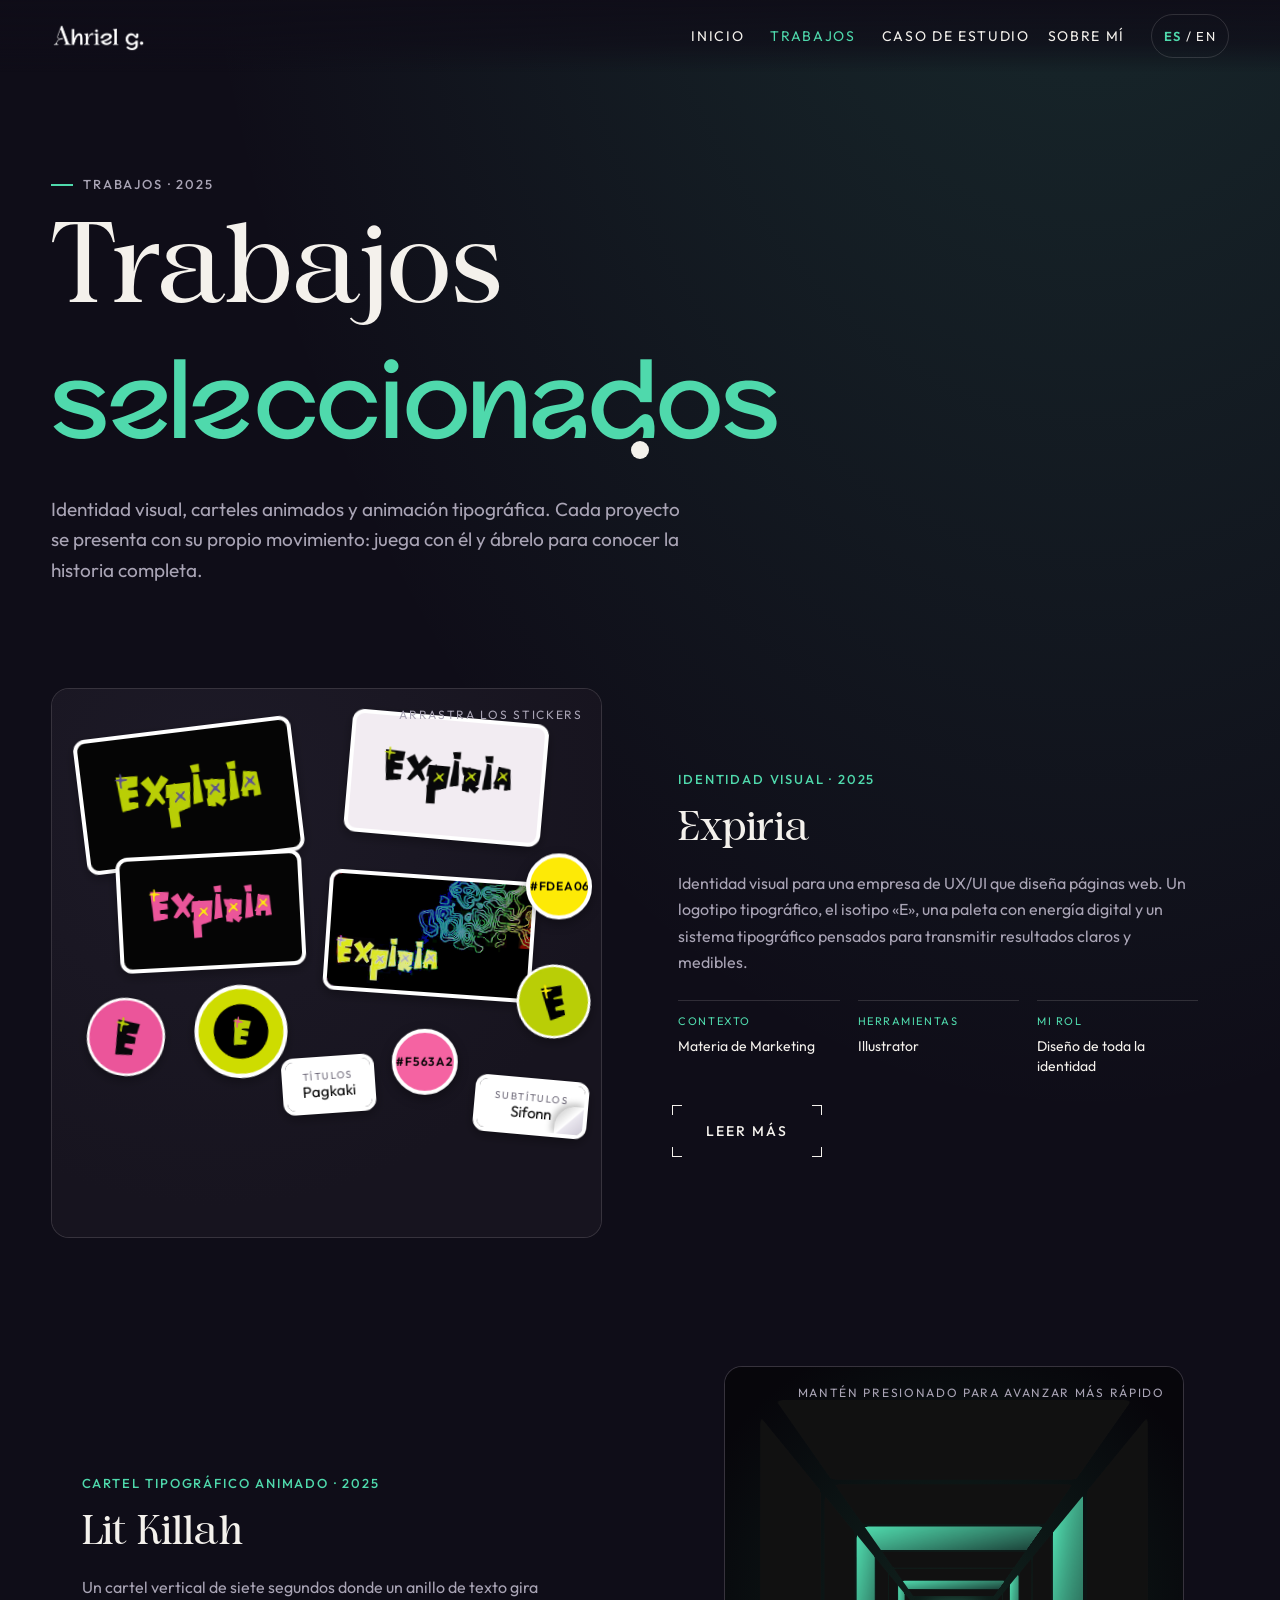
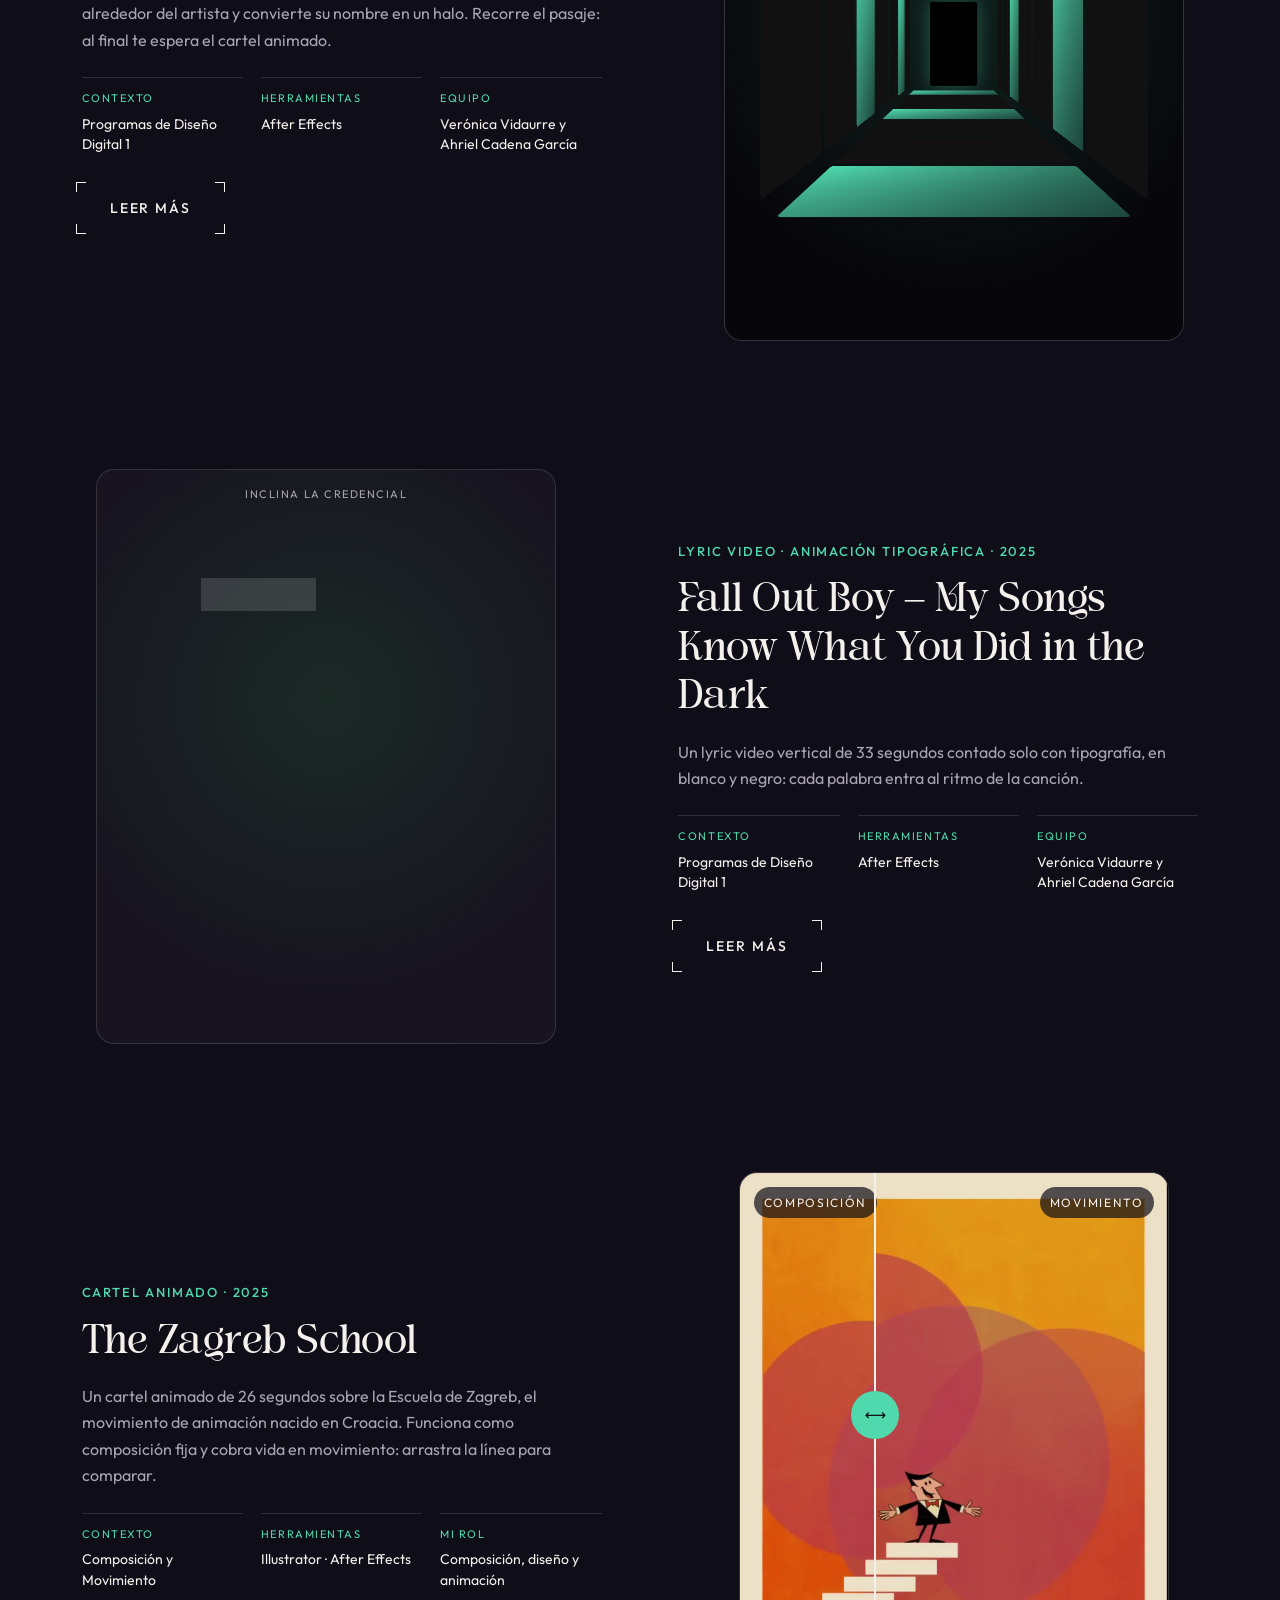
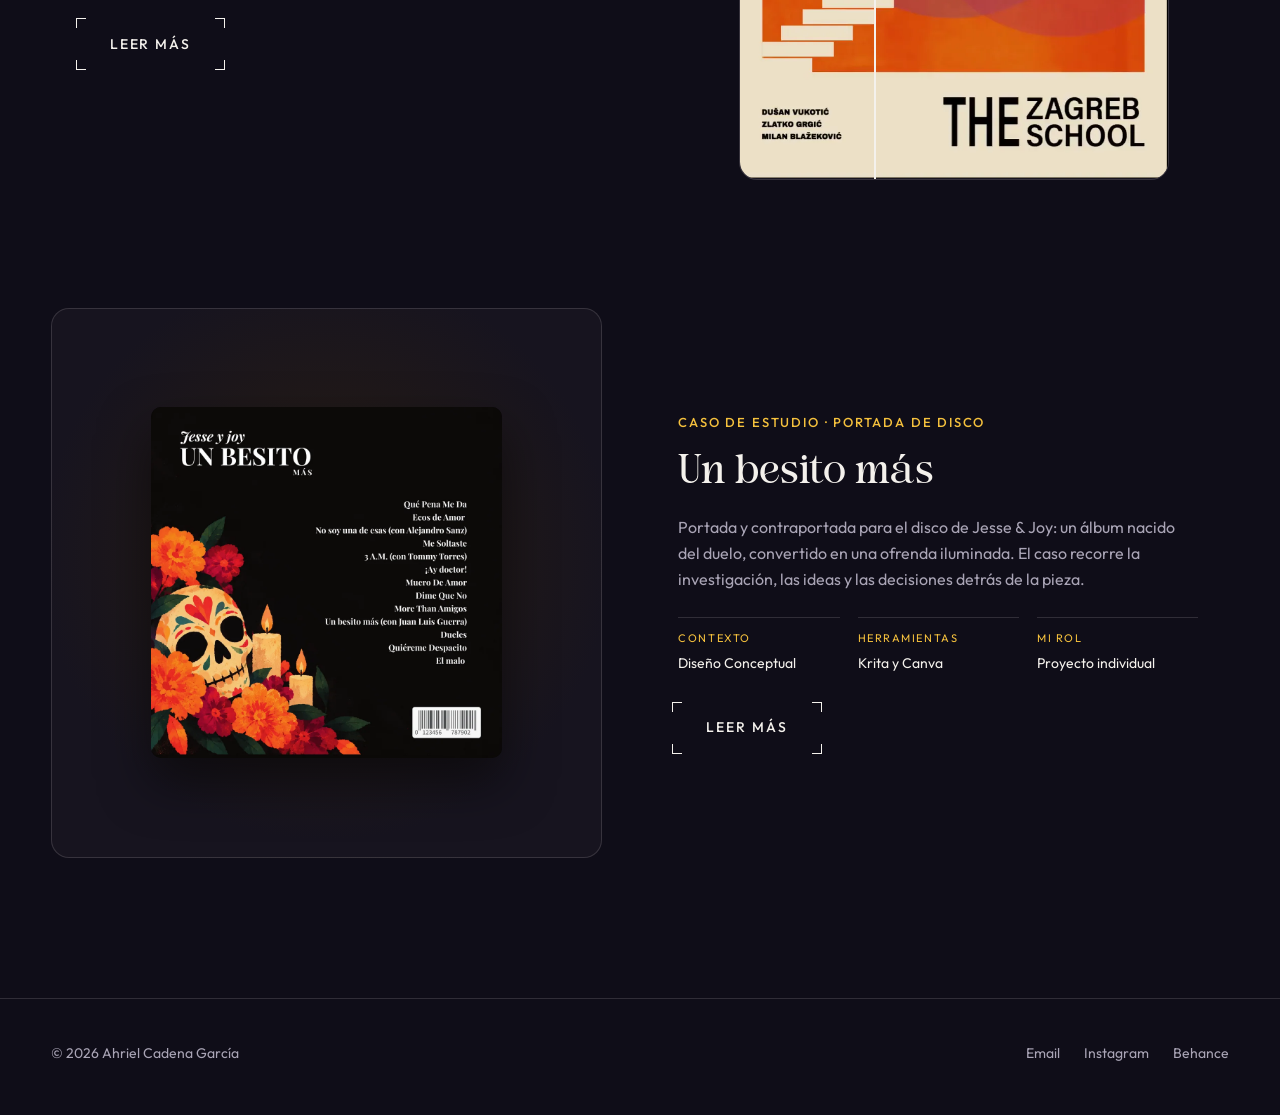
==== commit d169eb6d: "Trabajos con distribución uniforme y descarga del portafolio en PDF Co-Authored-By: Claude Opus 5.5 " ====
--- a/trabajos.html
+++ b/trabajos.html
@@ -35,14 +35,14 @@
       <p class="aparece" data-i18n="tr_intro">Identidad visual, carteles animados y animación tipográfica. Cada proyecto se presenta con su propio movimiento: juega con él y ábrelo para conocer la historia completa.</p>
     </section>
 
-    <!-- ===== CUADRÍCULA BENTO =====
-         El botón "Ver más" de cada tarjeta abre el <template id="p-..."> con su mismo nombre. -->
-    <section class="bento" aria-label="Proyectos" data-i18n-aria="aria_proyectos">
-
-      <!-- EXPIRIA · pared de stickers elásticos (arrastra cualquier pieza de la marca)
-           Para mover un sticker cambia data-x y data-y (en % de la tarjeta);
-           data-rot es su inclinación en grados y --w su ancho. -->
-      <article class="tarjeta t-expiria aparece" id="expiria" data-proyecto="expiria">
+    <!-- ===== LISTA DE TRABAJOS =====
+         Cada trabajo: la pieza a un lado (con su formato: cuadrado, vertical o póster)
+         y la información al otro. Los lados se alternan (izq / der); en celular la
+         pieza va arriba. El botón "Leer más" abre el <template id="p-..."> de abajo.
+         Expiria: para mover un sticker cambia data-x y data-y (en % de la pieza). -->
+    <section class="trabajos" aria-label="Proyectos" data-i18n-aria="aria_proyectos">
+      <article class="trabajo trabajo--izq aparece" id="expiria" data-proyecto="expiria">
+        <div class="trabajo__pieza tarjeta t-expiria pieza--cuadrada">
         <div class="tarjeta__escena stickers" aria-label="Pared de stickers con las piezas de la marca Expiria" data-i18n-aria="aria_stickers">
           <div class="sticker sticker--forma sticker--rect" style="--w:40%;background:#050505" data-x="5" data-y="7" data-rot="-7"><img src="assets/img/expiria/logotipo-verde-chico.webp" alt="Logotipo de Expiria en verde" data-i18n-alt="alt_exp_l1" style="padding:12%"></div>
           <div class="sticker sticker--forma sticker--rect" style="--w:36%;background:#F2ECF2" data-x="54" data-y="5" data-rot="5"><img src="assets/img/expiria/logotipo-negro-chico.webp" alt="Logotipo de Expiria en negro" data-i18n-alt="alt_exp_l3" style="padding:12%"></div>
@@ -57,31 +57,43 @@
           <div class="sticker sticker--forma sticker--rect" style="--w:auto" data-x="77" data-y="71" data-xm="54" data-ym="51" data-rot="3"><span class="sticker__tipo"><small data-i18n="exp_sub">Subtítulos</small>Sifonn</span></div>
           <span class="stickers__pista" data-i18n="pista_stickers">Arrastra los stickers</span>
         </div>
-        <div class="tarjeta__info">
+        </div>
+        <div class="trabajo__info">
           <span class="etiqueta" data-i18n="exp_meta">Identidad visual · 2025</span>
           <h2>Expiria</h2>
-          <button class="boton" type="button" data-abrir="expiria"><span class="c1"></span><span class="c2"></span><span data-i18n="ver_mas">Ver más</span></button>
-        </div>
-      </article>
-
-      <!-- LIT KILLAH · pasaje 3D: un túnel de imágenes que termina en el cartel animado -->
-      <article class="tarjeta t-lit aparece" id="lit" data-proyecto="lit" data-retraso="1">
+          <p class="trabajo__desc" data-i18n="exp_desc">Identidad visual para una empresa de UX/UI que diseña páginas web. Un logotipo tipográfico, el isotipo «E», una paleta con energía digital y un sistema tipográfico pensados para transmitir resultados claros y medibles.</p>
+          <dl class="trabajo__ficha">
+            <div><dt data-i18n="f_contexto">Contexto</dt><dd data-i18n="exp_f2">Materia de Marketing</dd></div>
+            <div><dt data-i18n="f_herramientas">Herramientas</dt><dd>Illustrator</dd></div>
+            <div><dt data-i18n="f_rol">Mi rol</dt><dd data-i18n="exp_f4">Diseño de toda la identidad</dd></div>
+          </dl>
+          <button class="boton" type="button" data-abrir="expiria"><span class="c1"></span><span class="c2"></span><span data-i18n="leer_mas">Leer más</span></button>
+        </div>
+      </article>
+
+      <article class="trabajo trabajo--der aparece" id="lit" data-proyecto="lit" data-retraso="1">
+        <div class="trabajo__pieza tarjeta t-lit pieza--vertical">
         <div class="tarjeta__escena pasaje" data-cursor="Mantén<br>para acelerar" data-i18n-cursor="cursor_pasaje">
           <div class="pasaje__mundo"></div>
           <span class="pasaje__pista" data-i18n="pista_pasaje">Mantén presionado para avanzar más rápido</span>
           <button class="boton pasaje__otra" type="button"><span class="c1"></span><span class="c2"></span><span data-i18n="pasaje_otra">Recorrer de nuevo</span></button>
         </div>
-        <div class="tarjeta__info">
+        </div>
+        <div class="trabajo__info">
           <span class="etiqueta" data-i18n="lit_meta">Cartel tipográfico animado · 2025</span>
           <h2>Lit Killah</h2>
-          <button class="boton" type="button" data-abrir="lit"><span class="c1"></span><span class="c2"></span><span data-i18n="ver_mas">Ver más</span></button>
-        </div>
-      </article>
-
-      <!-- LYRIC VIDEO · bloque "sobre": la frase se ilumina palabra por palabra mientras avanza el video -->
-      <article class="tarjeta t-lyric aparece" id="lyric" data-proyecto="lyric">
-        <!-- Credencial metálica que refleja el video en loop y capta la luz al inclinarse
-             (mouse en computadora; giro del teléfono o toque en celular). No usa la cámara. -->
+          <p class="trabajo__desc" data-i18n="lit_desc">Un cartel vertical de siete segundos donde un anillo de texto gira alrededor del artista y convierte su nombre en un halo. Recorre el pasaje: al final te espera el cartel animado.</p>
+          <dl class="trabajo__ficha">
+            <div><dt data-i18n="f_contexto">Contexto</dt><dd data-i18n="lyr_f2">Programas de Diseño Digital 1</dd></div>
+            <div><dt data-i18n="f_herramientas">Herramientas</dt><dd>After Effects</dd></div>
+            <div><dt data-i18n="f_equipo">Equipo</dt><dd data-i18n="f_equipo_vv">Verónica Vidaurre y Ahriel Cadena García</dd></div>
+          </dl>
+          <button class="boton" type="button" data-abrir="lit"><span class="c1"></span><span class="c2"></span><span data-i18n="leer_mas">Leer más</span></button>
+        </div>
+      </article>
+
+      <article class="trabajo trabajo--izq aparece" id="lyric" data-proyecto="lyric">
+        <div class="trabajo__pieza tarjeta t-lyric pieza--vertical">
         <div class="tarjeta__escena credencial-escena">
           <div class="credencial" tabindex="0" role="img" aria-label="Credencial metálica que refleja el lyric video de My Songs Know What You Did in the Dark" data-i18n-aria="aria_lyric">
             <div class="credencial__reflejo">
@@ -105,15 +117,22 @@
           </div>
           <span class="credencial__pista" data-i18n="pista_credencial">Inclina la credencial</span>
         </div>
-        <div class="tarjeta__info">
+        </div>
+        <div class="trabajo__info">
           <span class="etiqueta" data-i18n="lyr_meta">Lyric video · Animación tipográfica · 2025</span>
           <h2>Fall Out Boy – My Songs Know What You Did in the Dark</h2>
-          <button class="boton" type="button" data-abrir="lyric"><span class="c1"></span><span class="c2"></span><span data-i18n="ver_mas">Ver más</span></button>
-        </div>
-      </article>
-
-      <!-- ZAGREB · antes y después -->
-      <article class="tarjeta t-zagreb aparece" id="zagreb" data-proyecto="zagreb">
+          <p class="trabajo__desc" data-i18n="lyr_desc">Un lyric video vertical de 33 segundos contado solo con tipografía, en blanco y negro: cada palabra entra al ritmo de la canción.</p>
+          <dl class="trabajo__ficha">
+            <div><dt data-i18n="f_contexto">Contexto</dt><dd data-i18n="lyr_f2">Programas de Diseño Digital 1</dd></div>
+            <div><dt data-i18n="f_herramientas">Herramientas</dt><dd>After Effects</dd></div>
+            <div><dt data-i18n="f_equipo">Equipo</dt><dd data-i18n="f_equipo_vv">Verónica Vidaurre y Ahriel Cadena García</dd></div>
+          </dl>
+          <button class="boton" type="button" data-abrir="lyric"><span class="c1"></span><span class="c2"></span><span data-i18n="leer_mas">Leer más</span></button>
+        </div>
+      </article>
+
+      <article class="trabajo trabajo--der aparece" id="zagreb" data-proyecto="zagreb">
+        <div class="trabajo__pieza tarjeta t-zagreb pieza--poster">
         <div class="tarjeta__escena comparar" style="--corte:50%">
           <img src="assets/img/zagreb/zagreb-composicion.webp" alt="Cartel de The Zagreb School como composición fija" data-i18n-alt="alt_zagreb_fijo" loading="lazy">
           <video class="comparar__despues" src="assets/video/zagreb-cartel.mp4" poster="assets/img/zagreb/zagreb-poster.webp" muted loop playsinline preload="none" aria-label="Cartel de The Zagreb School animado" data-i18n-aria="aria_zagreb"></video>
@@ -121,25 +140,39 @@
           <span class="comparar__rotulo der" data-i18n="zag_mov">Movimiento</span>
           <span class="comparar__linea"><button class="comparar__tirador" type="button" aria-label="Arrastra para comparar" data-i18n-aria="aria_comparar">⟷</button></span>
         </div>
-        <div class="tarjeta__info">
+        </div>
+        <div class="trabajo__info">
           <span class="etiqueta" data-i18n="zag_meta">Cartel animado · 2025</span>
           <h2>The Zagreb School</h2>
-          <button class="boton" type="button" data-abrir="zagreb"><span class="c1"></span><span class="c2"></span><span data-i18n="ver_mas">Ver más</span></button>
-        </div>
-      </article>
-
-      <!-- CASO DE ESTUDIO · carrusel con perspectiva (lleva a caso.html) -->
-      <article class="tarjeta t-caso aparece" data-retraso="1">
+          <p class="trabajo__desc" data-i18n="zag_desc">Un cartel animado de 26 segundos sobre la Escuela de Zagreb, el movimiento de animación nacido en Croacia. Funciona como composición fija y cobra vida en movimiento: arrastra la línea para comparar.</p>
+          <dl class="trabajo__ficha">
+            <div><dt data-i18n="f_contexto">Contexto</dt><dd data-i18n="zag_f2">Composición y Movimiento</dd></div>
+            <div><dt data-i18n="f_herramientas">Herramientas</dt><dd>Illustrator · After Effects</dd></div>
+            <div><dt data-i18n="f_rol">Mi rol</dt><dd data-i18n="zag_f4">Composición, diseño y animación</dd></div>
+          </dl>
+          <button class="boton" type="button" data-abrir="zagreb"><span class="c1"></span><span class="c2"></span><span data-i18n="leer_mas">Leer más</span></button>
+        </div>
+      </article>
+
+      <article class="trabajo trabajo--izq aparece" data-retraso="1">
+        <div class="trabajo__pieza tarjeta t-caso pieza--cuadrada">
         <div class="tarjeta__escena flujo" aria-hidden="true">
           <div class="flujo__item"><img src="assets/img/caso/portada.webp" alt="" loading="lazy"></div>
           <div class="flujo__item"><img src="assets/img/caso/contraportada.webp" alt="" loading="lazy"></div>
           <div class="flujo__item"><img src="assets/img/caso/ilustracion.webp" alt="" loading="lazy"></div>
           <div class="flujo__item"><img src="assets/img/caso/mockup-floral.webp" alt="" loading="lazy"></div>
         </div>
-        <div class="tarjeta__info">
+        </div>
+        <div class="trabajo__info">
           <span class="etiqueta" data-i18n="caso_meta">Caso de estudio · Portada de disco</span>
           <h2 data-i18n="caso_nombre">Un besito más</h2>
-          <a class="boton" href="caso.html"><span class="c1"></span><span class="c2"></span><span data-i18n="leer_caso">Leer el caso</span></a>
+          <p class="trabajo__desc" data-i18n="caso_desc">Portada y contraportada para el disco de Jesse & Joy: un álbum nacido del duelo, convertido en una ofrenda iluminada. El caso recorre la investigación, las ideas y las decisiones detrás de la pieza.</p>
+          <dl class="trabajo__ficha">
+            <div><dt data-i18n="f_contexto">Contexto</dt><dd data-i18n="caso_f_ctx">Diseño Conceptual</dd></div>
+            <div><dt data-i18n="f_herramientas">Herramientas</dt><dd data-i18n="ca_f4">Krita y Canva</dd></div>
+            <div><dt data-i18n="f_rol">Mi rol</dt><dd data-i18n="caso_f_rol">Proyecto individual</dd></div>
+          </dl>
+          <a class="boton" href="caso.html"><span class="c1"></span><span class="c2"></span><span data-i18n="leer_mas">Leer más</span></a>
         </div>
       </article>
     </section>
--- a/css/estilos.css
+++ b/css/estilos.css
@@ -344,12 +344,27 @@
 /* =====================================================================
    PÁGINA: TRABAJOS (trabajos.html) · predomina el TURQUESA
    ===================================================================== */
-.bento {
-  display: grid; gap: clamp(12px, 1.4vw, 20px);
-  grid-template-columns: repeat(6, minmax(0, 1fr));
-  grid-auto-rows: auto;               /* cada tarjeta define su alto; la fila toma el de la más alta */
-  padding-bottom: clamp(60px, 10vw, 120px);
-}
+/* --- Lista de trabajos: pieza a un lado, información al otro, alternando ---
+   Cada pieza respeta su formato: cuadrada (1:1), vertical (4:5) o póster (842 × 1190). */
+.trabajos { display: grid; gap: clamp(72px, 10vw, 140px); padding: clamp(20px, 3vw, 40px) 0 clamp(80px, 12vw, 140px); }
+.trabajo { display: grid; grid-template-columns: minmax(0, 1fr) minmax(0, 1fr); align-items: center; gap: clamp(32px, 6vw, 96px); }
+.trabajo--der .trabajo__pieza { order: 2; }              /* la pieza pasa a la derecha */
+.trabajo__pieza { width: 100%; justify-self: center; }
+.pieza--cuadrada { aspect-ratio: 1; max-width: 560px; }
+.pieza--vertical { aspect-ratio: 4 / 5; max-width: 460px; }
+.pieza--poster   { aspect-ratio: 842 / 1190; max-width: 430px; }
+.trabajo__info { display: flex; flex-direction: column; align-items: flex-start; gap: 16px; max-width: 520px; }
+.trabajo--izq .trabajo__info { justify-self: start; }
+.trabajo--der .trabajo__info { justify-self: end; }
+.trabajo__info .etiqueta { color: var(--acento); }
+.trabajo__info h2 { font-size: clamp(34px, 3.6vw, 56px); line-height: 1.05; }
+.trabajo__desc { margin: 0; color: var(--texto-suave); font-size: clamp(16px, 1.15vw, 18px); line-height: 1.65; }
+.trabajo__ficha { display: grid; grid-template-columns: repeat(3, minmax(0, 1fr)); gap: 0 18px; width: 100%; margin: 8px 0 6px; }
+.trabajo__ficha div { padding-top: 12px; border-top: 1px solid var(--linea); }
+.trabajo__ficha dt { font-size: 11px; letter-spacing: 0.14em; text-transform: uppercase; color: var(--acento); margin-bottom: 6px; }
+.trabajo__ficha dd { margin: 0; font-size: 14px; line-height: 1.45; }
+.trabajo__info .boton { margin-top: 6px; margin-left: -6px; }
+
 .tarjeta {
   position: relative; overflow: hidden; border-radius: var(--radio);
   background: var(--fondo-2); border: 1px solid var(--linea);
@@ -362,25 +377,6 @@
 }
 .tarjeta:hover::before, .tarjeta.en-foco::before { opacity: 1; }
 .tarjeta__escena { position: absolute; inset: 0; z-index: 1; }
-/* Datos de la tarjeta: tipo, nombre y botón, con aire entre ellos */
-.tarjeta__info {
-  position: absolute; left: 0; bottom: 0; z-index: 4; pointer-events: none;
-  padding: clamp(20px, 2.2vw, 30px);
-  display: flex; flex-direction: column; align-items: flex-start; gap: 12px;
-}
-.tarjeta__info .etiqueta { color: var(--acento); }
-.tarjeta__info h2 { font-size: clamp(32px, 3vw, 48px); }
-.tarjeta__info .boton { pointer-events: auto; margin-top: 8px; margin-left: -6px; background: rgba(15, 13, 24, 0.55); backdrop-filter: blur(6px); -webkit-backdrop-filter: blur(6px); border-radius: 4px; }
-/* degradado detrás del texto para que siempre se lea */
-.tarjeta__info::before { content: ""; position: absolute; inset: -60px -40px 0 -40px; z-index: -1; background: radial-gradient(ellipse at 20% 100%, rgba(15, 13, 24, 0.9), rgba(15, 13, 24, 0) 70%); }
-
-/* Escritorio: Expiria y Lit Killah lado a lado; el lyric (credencial) junto al
-   cartel de Zagreb en formato póster; el caso de estudio a todo el ancho */
-.t-expiria { grid-column: span 3; min-height: clamp(480px, 44vw, 660px); }
-.t-lit     { grid-column: span 3; min-height: clamp(480px, 44vw, 660px); }
-.t-lyric   { grid-column: span 4; }
-.t-zagreb  { grid-column: span 2; }
-.t-caso    { grid-column: span 6; min-height: clamp(300px, 26vw, 380px); }
 
 /* — Expiria: pared de stickers elásticos — */
 .stickers { position: absolute; inset: 0; overflow: hidden; user-select: none; -webkit-user-select: none; background: radial-gradient(circle at 30% 20%, #1D1A27, var(--fondo-2) 70%); }
@@ -414,11 +410,12 @@
 
 /* — Lyric video: credencial metálica que refleja el video (Reflective Card) —
    La credencial va centrada y, debajo, el nombre del proyecto y el botón. */
-.t-lyric { display: flex; flex-direction: column; align-items: center; justify-content: center; gap: clamp(18px, 2vw, 28px); padding: clamp(36px, 4vw, 56px) clamp(20px, 3vw, 40px) clamp(24px, 2.6vw, 34px); }
-.credencial-escena { position: relative; inset: auto; display: grid; place-items: center; perspective: 900px; }
+/* la pieza vertical del lyric: fondo oscuro con la credencial centrada */
+.t-lyric { background: radial-gradient(circle at 50% 40%, #1C2A26, var(--fondo-2) 70%); }
+.credencial-escena { display: grid; place-items: center; perspective: 900px; }
 .credencial {
   --rx: 0deg; --ry: 0deg; --lx: 50%; --ly: 50%; --px: 0%; --py: 0%;
-  position: relative; width: clamp(220px, 19vw, 290px); aspect-ratio: 5 / 7.6; border-radius: 18px; overflow: hidden;
+  position: relative; width: min(62%, 290px); aspect-ratio: 5 / 7.6; border-radius: 18px; overflow: hidden;
   transform: rotateX(var(--rx)) rotateY(var(--ry)); transform-style: preserve-3d;
   background: linear-gradient(145deg, #6F6B78, #2B2933 45%, #8C8896 70%, #3A3842);
   box-shadow: 0 1px 0 rgba(255, 255, 255, 0.5) inset, 0 0 0 1px rgba(255, 255, 255, 0.18) inset,
@@ -437,7 +434,7 @@
   background: radial-gradient(circle at var(--lx) var(--ly), rgba(255, 255, 255, 0.85), rgba(255, 255, 255, 0) 45%),
               linear-gradient(115deg, transparent 30%, rgba(255, 255, 255, 0.55) calc(var(--lx) - 6%), transparent calc(var(--lx) + 14%)); }
 .credencial__ranura { position: absolute; top: 14px; left: 50%; width: 46px; height: 8px; margin-left: -23px; border-radius: 99px; background: #0F0D18; box-shadow: 0 1px 0 rgba(255, 255, 255, 0.35); }
-.credencial__contenido { background: linear-gradient(to top, rgba(10, 9, 15, 0.82) 0%, rgba(10, 9, 15, 0.35) 42%, transparent 62%); position: absolute; inset: 0; display: flex; flex-direction: column; justify-content: space-between; padding: 38px 18px 18px; color: #fff; text-shadow: 0 1px 8px rgba(0, 0, 0, 0.45); transform: translateZ(20px); }
+.credencial__contenido { background: linear-gradient(to top, rgba(10, 9, 15, 0.9) 0%, rgba(10, 9, 15, 0.6) 45%, transparent 70%); position: absolute; inset: 0; display: flex; flex-direction: column; justify-content: space-between; padding: 38px 18px 18px; color: #fff; text-shadow: 0 1px 8px rgba(0, 0, 0, 0.45); transform: translateZ(20px); }
 .credencial__arriba { display: flex; justify-content: space-between; align-items: center; }
 .credencial__marca { font-size: 11px; font-weight: 600; letter-spacing: 0.2em; text-transform: uppercase; padding: 5px 10px; border-radius: 99px; background: rgba(255, 255, 255, 0.14); backdrop-filter: blur(6px); -webkit-backdrop-filter: blur(6px); border: 1px solid rgba(255, 255, 255, 0.25); }
 .credencial__chip { width: 34px; height: 26px; border-radius: 6px; background: linear-gradient(135deg, #E9D8A6, #A8915A 50%, #F2E6C2); box-shadow: inset 0 0 0 1px rgba(0, 0, 0, 0.25); }
@@ -447,11 +444,7 @@
 .credencial__datos { display: flex; flex-wrap: wrap; gap: 6px; margin-top: 6px; }
 .credencial__datos span { font-size: 10px; letter-spacing: 0.12em; text-transform: uppercase; padding: 4px 8px; border-radius: 99px; background: rgba(15, 13, 24, 0.45); border: 1px solid rgba(255, 255, 255, 0.2); }
 .credencial__codigo { margin-top: 8px; padding-top: 8px; border-top: 1px solid rgba(255, 255, 255, 0.25); font-size: 10px; letter-spacing: 0.14em; text-transform: uppercase; color: rgba(255, 255, 255, 0.75); }
-.credencial__pista { position: absolute; top: -28px; left: 50%; transform: translateX(-50%); white-space: nowrap; font-size: 11px; letter-spacing: 0.14em; text-transform: uppercase; color: var(--texto-suave); pointer-events: none; }
-.t-lyric .tarjeta__info { position: relative; left: auto; bottom: auto; padding: 0; align-items: center; text-align: center; }
-.t-lyric .tarjeta__info::before, .t-zagreb .tarjeta__info::before { display: none; }
-.t-lyric .tarjeta__info h2 { font-size: clamp(24px, 2.2vw, 34px); max-width: 24ch; line-height: 1.1; }
-.t-lyric .tarjeta__info .boton { margin-left: 0; }
+.credencial__pista { position: absolute; top: 16px; left: 50%; transform: translateX(-50%); white-space: nowrap; font-size: 11px; letter-spacing: 0.14em; text-transform: uppercase; color: var(--texto-suave); pointer-events: none; }
 
 /* — Lit Killah: pasaje 3D (túnel de imágenes) — */
 .pasaje { position: absolute; inset: 0; overflow: hidden; perspective: 520px; background: radial-gradient(circle at 50% 42%, #10221D, #07060B 70%); cursor: pointer; touch-action: pan-y; }
@@ -473,10 +466,7 @@
 /* — Zagreb: antes y después — */
 .comparar { position: absolute; inset: 0; touch-action: pan-y; user-select: none; }
 /* Zagreb: contenedor vertical con la proporción exacta del cartel (842 × 1190): se ve entero, sin recortes */
-.t-zagreb { display: flex; flex-direction: column; }
-.t-zagreb .comparar { position: relative; inset: auto; width: 100%; aspect-ratio: 842 / 1190; flex: none; overflow: hidden; }
 .t-zagreb .comparar > img, .t-zagreb .comparar > video { object-fit: contain; object-position: 50% 50%; }
-.t-zagreb .tarjeta__info { position: relative; left: auto; bottom: auto; }
 .comparar > img, .comparar > video { position: absolute; inset: 0; width: 100%; height: 100%; object-fit: cover; object-position: 50% 30%; }
 .comparar__despues { clip-path: inset(0 0 0 var(--corte, 50%)); }
 .comparar__linea { position: absolute; top: 0; bottom: 0; left: var(--corte, 50%); width: 2px; background: var(--texto); transform: translateX(-1px); z-index: 2; }
@@ -486,10 +476,12 @@
 .comparar__rotulo.der { right: 14px; }
 
 /* — Caso de estudio: carrusel con perspectiva — */
-.flujo { position: absolute; inset: 0 0 0 40%; perspective: 1000px; display: grid; place-items: center; overflow: hidden; }
-.flujo__item { position: absolute; height: 72%; aspect-ratio: 1; border-radius: 10px; overflow: hidden; transition: transform 0.9s var(--suave), opacity 0.9s, filter 0.9s; box-shadow: 0 24px 50px rgba(0, 0, 0, 0.5); }
-.flujo__item img { width: 100%; height: 100%; object-fit: cover; }
-.t-caso .tarjeta__info .etiqueta { color: var(--amarillo); }
+.flujo { position: absolute; inset: 0; perspective: 1000px; display: grid; place-items: center; overflow: hidden; }
+.flujo__item { position: absolute; height: 64%; aspect-ratio: 1; border-radius: 10px; overflow: hidden; transition: transform 0.9s var(--suave), opacity 0.9s, filter 0.9s; box-shadow: 0 24px 50px rgba(0, 0, 0, 0.5); }
+.flujo__item img { width: 100%; height: 100%; object-fit: contain; background: #0A090F; }
+.t-caso { background: radial-gradient(circle at 50% 45%, #2A1E12, var(--fondo-2) 70%); }
+/* el caso de estudio usa el amarillo de su página */
+.trabajo:has(.t-caso) .trabajo__info .etiqueta, .trabajo:has(.t-caso) .trabajo__ficha dt { color: var(--amarillo); }
 
 /* --- Panel de detalle de cada trabajo --- */
 .detalle {
@@ -529,35 +521,39 @@
 .fondo-negro { background: #050505 !important; }
 
 @media (max-width: 1100px) {
-  .bento { grid-template-columns: repeat(2, minmax(0, 1fr)); }
-  .t-expiria, .t-lit { grid-column: span 2; min-height: min(84vw, 760px); }
-  .t-lyric, .t-zagreb { grid-column: span 1; }
-  .t-caso { grid-column: span 2; min-height: 44vw; }
   .ficha { grid-template-columns: repeat(2, minmax(0, 1fr)); }
+  .trabajo__ficha { grid-template-columns: minmax(0, 1fr); gap: 0; }
+  .trabajo__ficha div { display: grid; grid-template-columns: 9.5em minmax(0, 1fr); gap: 12px; padding: 10px 0; }
+  .trabajo__ficha dt { margin: 2px 0 0; }
+}
+/* Celular y tablet vertical: la pieza arriba y la información abajo */
+@media (max-width: 760px) {
+  .trabajo { grid-template-columns: minmax(0, 1fr); gap: 26px; }
+  .trabajo--der .trabajo__pieza { order: 0; }
+  .trabajo__info, .trabajo--der .trabajo__info { justify-self: stretch; max-width: none; }
+  .pieza--cuadrada { max-width: 520px; }
+  .pieza--vertical { max-width: 420px; }
+  .pieza--poster { max-width: 400px; }
 }
 @media (max-width: 640px) {
-  .bento { grid-template-columns: minmax(0, 1fr); }
-  .t-expiria { grid-column: auto; min-height: 0; height: 150vw; max-height: 700px; }
   .sticker__color { font-size: 10px; letter-spacing: 0; }
-  .t-lit { grid-column: auto; min-height: 0; height: 140vw; max-height: 680px; }
-  .t-lyric, .t-zagreb { grid-column: auto; }
-  .credencial { width: min(66vw, 270px); }
   .stickers__pista, .pasaje__pista { left: 18px; right: 18px; font-size: 11px; text-align: right; }
-  .t-caso { grid-column: auto; min-height: 0; height: 110vw; max-height: 560px; }
-  .flujo { inset: 0 0 40% 0; }
   .ficha { grid-template-columns: 1fr; }
   .historia > div { grid-template-columns: 1fr; gap: 8px; }
   .galeria .g8, .galeria .g6, .galeria .g4 { grid-column: span 12; }
   .galeria .g3 { grid-column: span 6; }
 }
+/* Celular horizontal: se mantiene pieza | información, con piezas más bajas */
 @media (max-width: 960px) and (orientation: landscape) and (max-height: 500px) {
-  /* celular horizontal: tarjetas de dos en dos */
-  .bento { grid-template-columns: repeat(2, minmax(0, 1fr)); }
-  .t-expiria, .t-lit { grid-column: span 1; min-height: 0; height: 440px; }
-  .t-lyric, .t-zagreb { grid-column: span 1; }
-  .t-caso { grid-column: span 2; min-height: 0; height: 320px; }
+  .trabajo { grid-template-columns: minmax(0, 1fr) minmax(0, 1fr); gap: 28px; }
+  .trabajo--der .trabajo__pieza { order: 2; }
+  .pieza--cuadrada { width: min(100%, 86vh); }
+  .pieza--vertical { width: min(100%, calc(86vh * 4 / 5)); }
+  .pieza--poster   { width: min(100%, calc(86vh * 842 / 1190)); }
+  .credencial { width: 74%; }
+  .credencial__abajo strong { font-size: 18px; }
+  .credencial__datos span:nth-child(3), .credencial__pista { display: none; }
   .sticker__color { font-size: 10px; letter-spacing: 0; }
-  .credencial { width: 220px; }
 }
 
 
@@ -680,7 +676,10 @@
 }
 .contacto__lista a:hover, .contacto__lista button:hover { color: var(--acento); padding-left: 12px; }
 .contacto__lista small { font-family: "Outfit", sans-serif; font-size: 12px; letter-spacing: 0.14em; text-transform: uppercase; color: var(--texto-suave); white-space: nowrap; }
-.copiado { color: var(--menta) !important; }
+.contacto__lista .descargar { color: var(--acento); }
+.descargar__texto { display: inline-flex; align-items: center; gap: 14px; }
+.descargar__icono { flex: none; width: 1.05em; height: 1.05em; padding: 7px; box-sizing: content-box; border-radius: 50%; background: var(--acento); fill: none; stroke: var(--fondo); stroke-width: 2.4; stroke-linecap: round; stroke-linejoin: round; transition: transform 0.4s var(--suave); }
+.descargar:hover .descargar__icono { transform: translateY(3px); }
 
 @media (max-width: 860px) {
   .sobre { grid-template-columns: 1fr; }
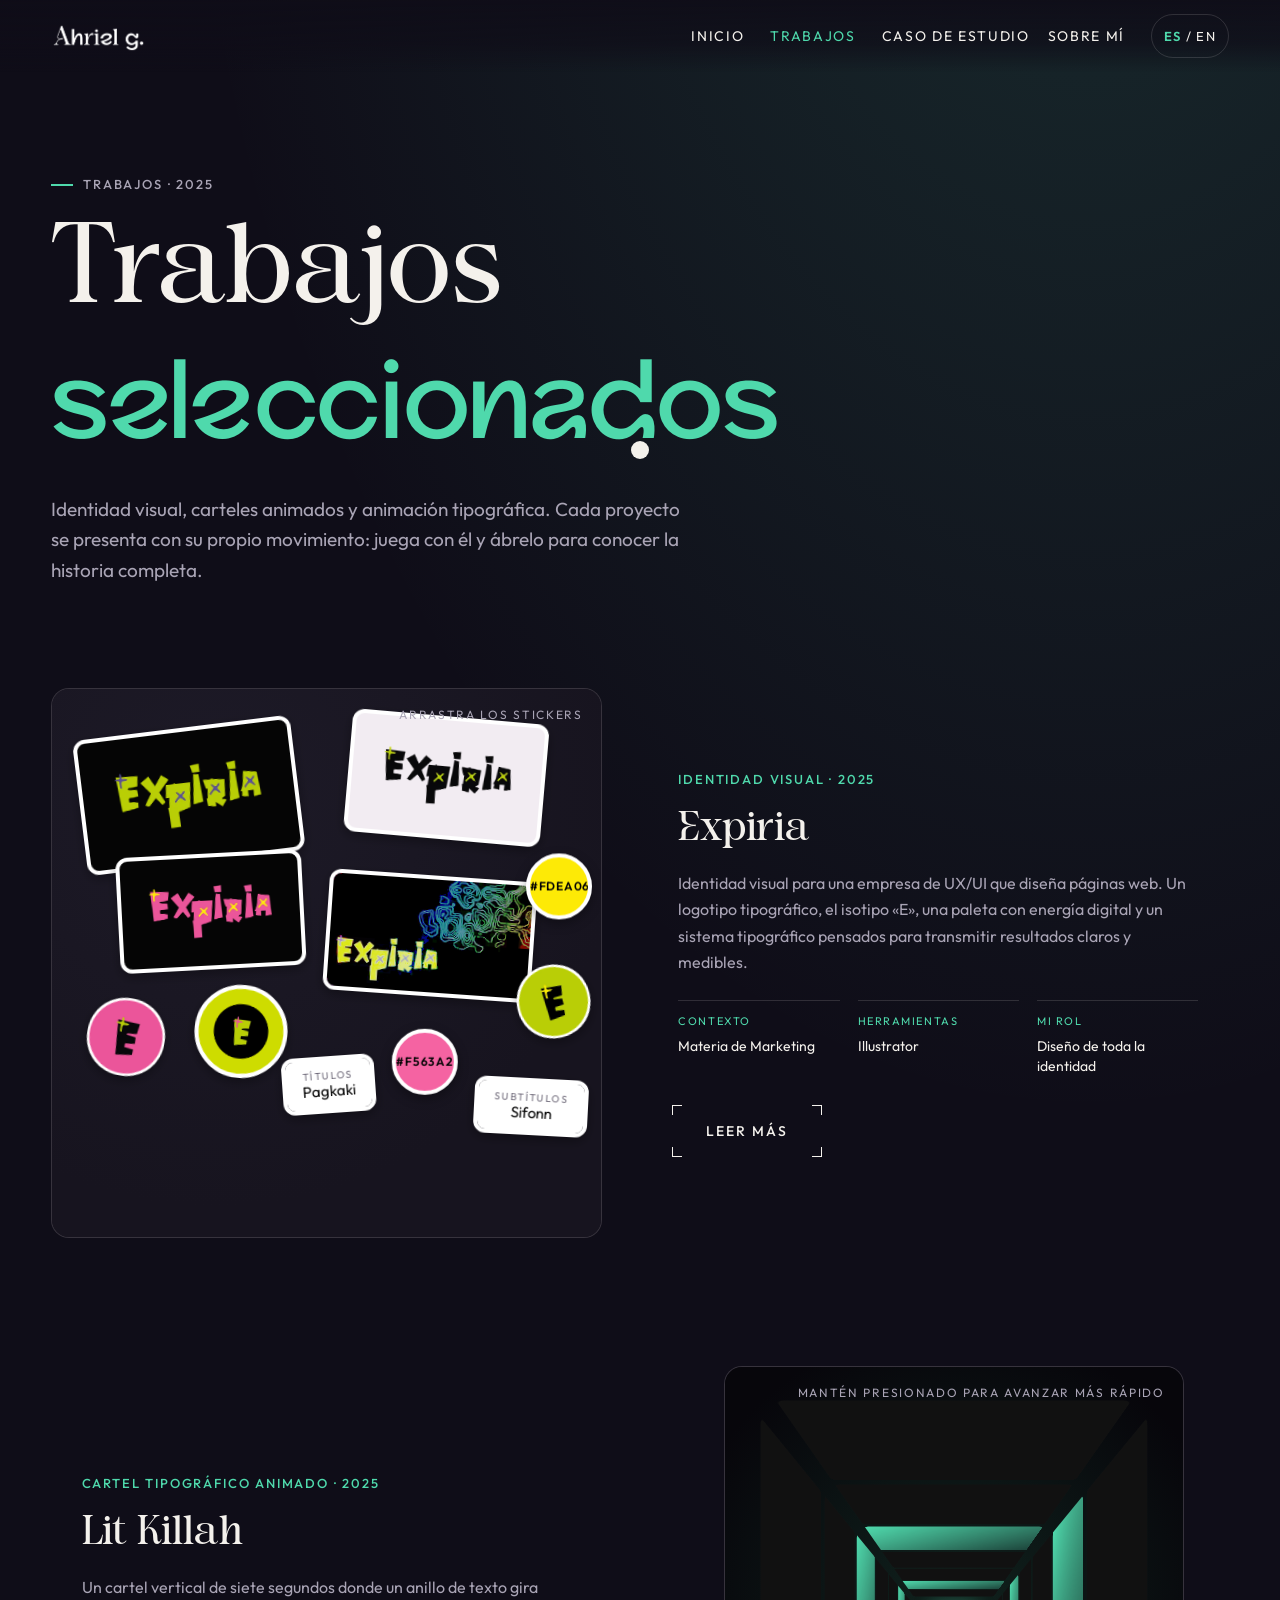
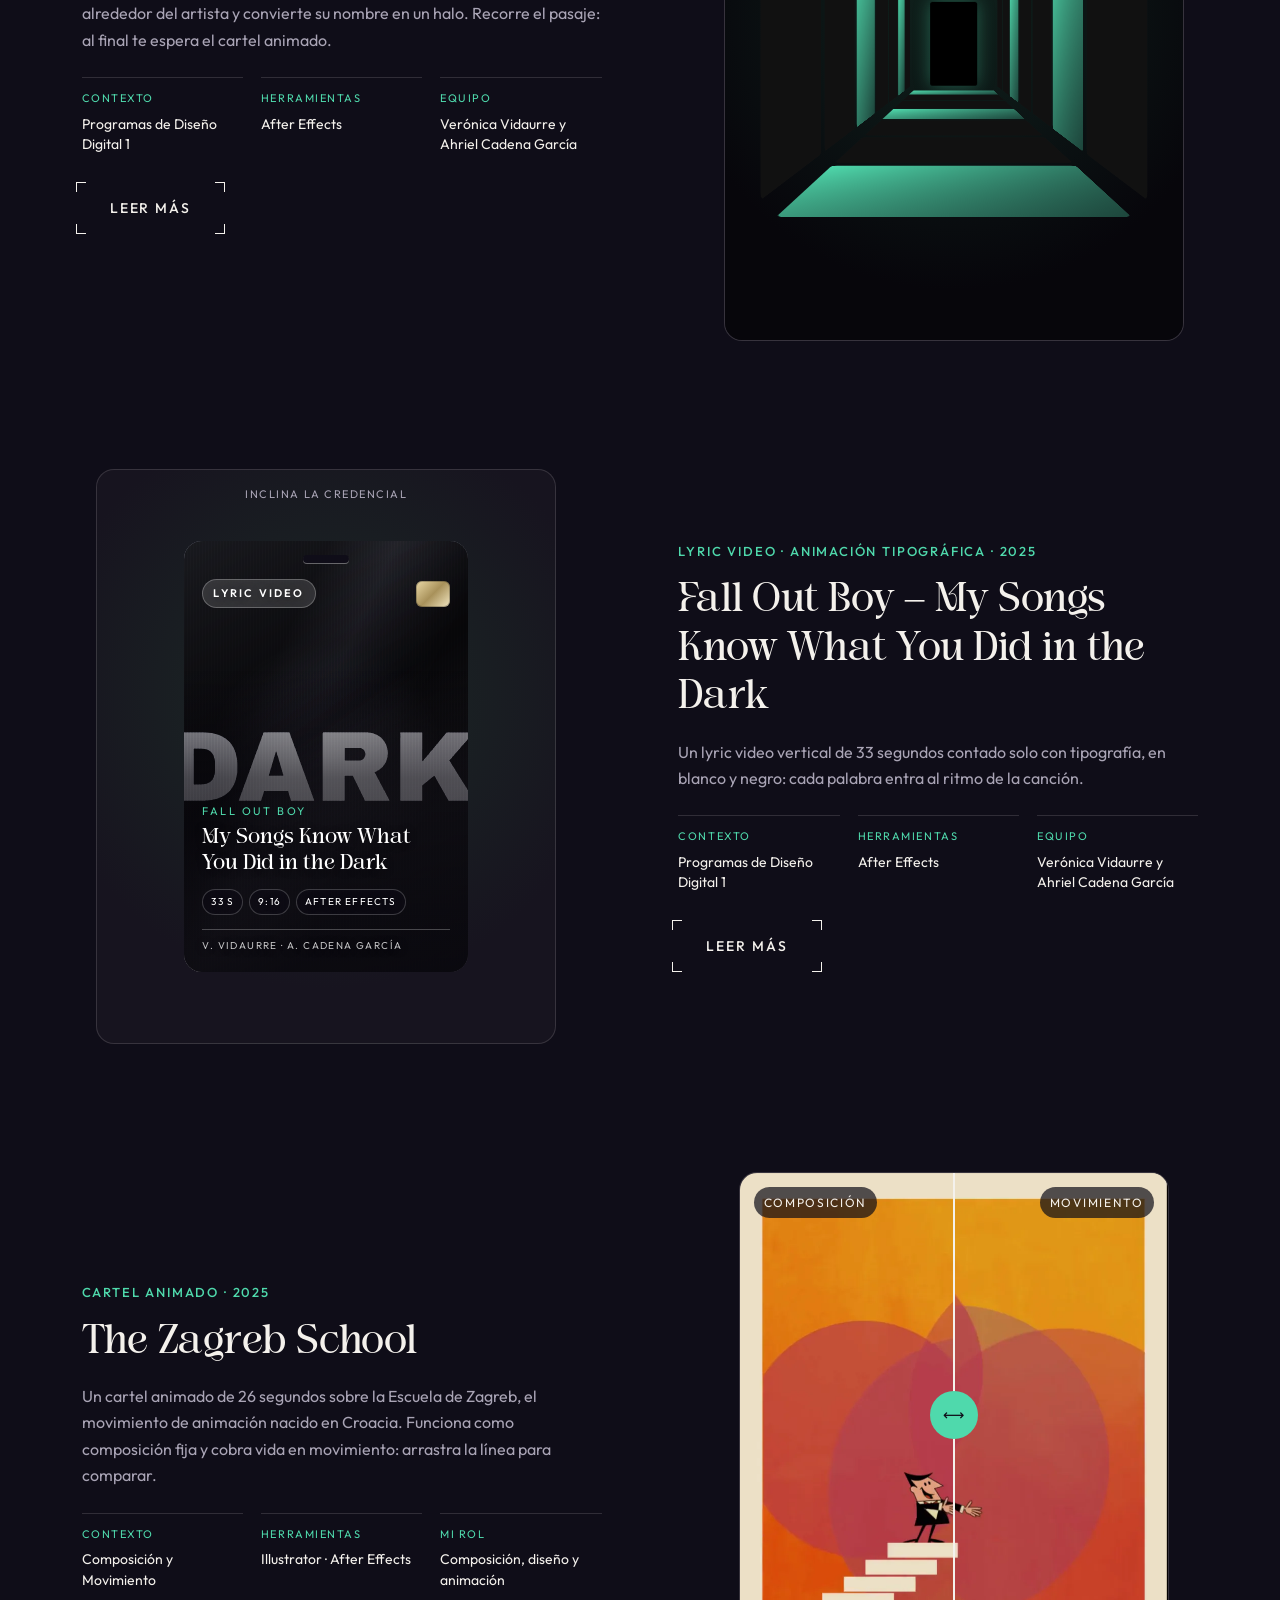
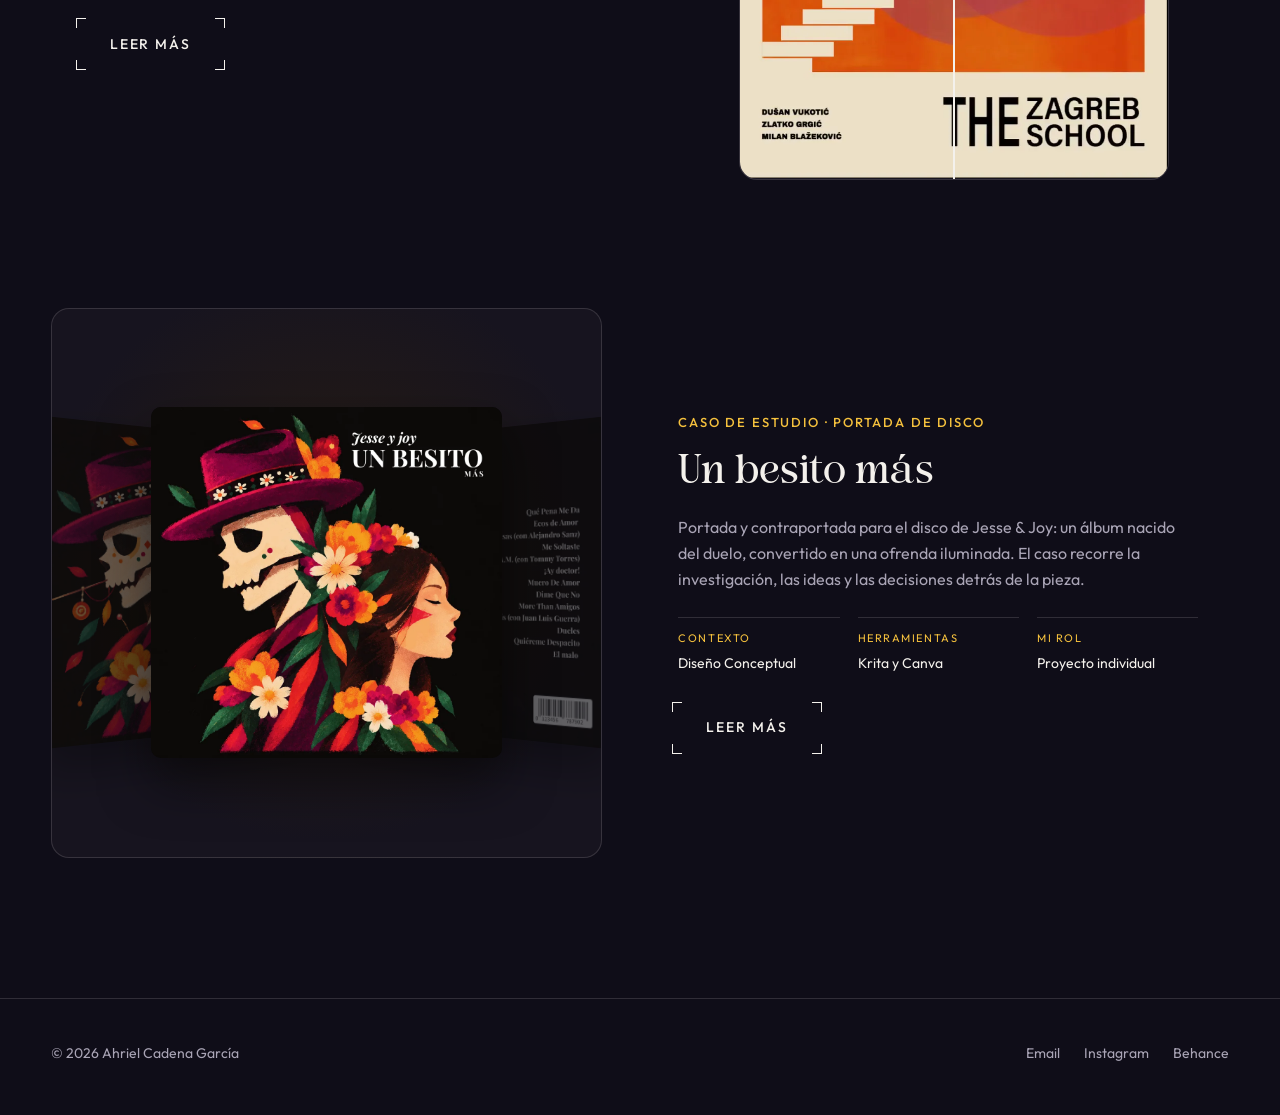
==== commit e3096582: "Quitar el pendiente de Zagreb Co-Authored-By: Claude Opus 5.5 <noreply@anthropic.com> Claude-Session" ====
--- a/trabajos.html
+++ b/trabajos.html
@@ -186,7 +186,6 @@
 
   <!-- =================================================================
        CONTENIDO COMPLETO DE CADA PROYECTO
-       Los textos marcados como [COMPLETAR] esperan información que solo tú tienes.
        ================================================================= -->
 
   <template id="p-expiria">
@@ -284,7 +283,7 @@
       <div><h3 data-i18n="h_contexto">Contexto</h3><div><p data-i18n="zag_h1">Un cartel animado sobre la Escuela de Zagreb, la corriente de animación nacida en Croacia, para la materia Composición y Movimiento. Me encargué de la composición, el diseño y la animación.</p></div></div>
       <div><h3 data-i18n="h_objetivo">Objetivo</h3><div><p data-i18n="zag_h2">Crear una pieza que funcionara en dos tiempos: como cartel fijo, capaz de sostenerse solo, y como animación que le diera sentido al movimiento.</p></div></div>
       <div><h3 data-i18n="h_proceso">Proceso</h3><div><p data-i18n="zag_h3">Primero resolví la composición en Illustrator. Después la animé en After Effects alrededor de un personaje que sube una escalera a lo largo de 26 segundos.</p></div></div>
-      <div><h3 data-i18n="h_decisiones">Decisiones de diseño</h3><div><p data-i18n="zag_h4">Una paleta cálida de naranjas y rosados da unidad a toda la pieza. La subida del personaje guía la mirada por el cartel. <span class="completar">[COMPLETAR: qué representa la escalera o por qué la elegiste]</span>.</p></div></div>
+      <div><h3 data-i18n="h_decisiones">Decisiones de diseño</h3><div><p data-i18n="zag_h4">Una paleta cálida de naranjas y rosados da unidad a toda la pieza. La subida del personaje guía la mirada por el cartel.</p></div></div>
       <div><h3 data-i18n="h_resultado">Resultado</h3><div><p data-i18n="zag_h5">Un cartel que se sostiene quieto y cobra vida en movimiento. Desliza la línea de la tarjeta para comparar las dos versiones.</p></div></div>
     </div>
     <div class="galeria">
